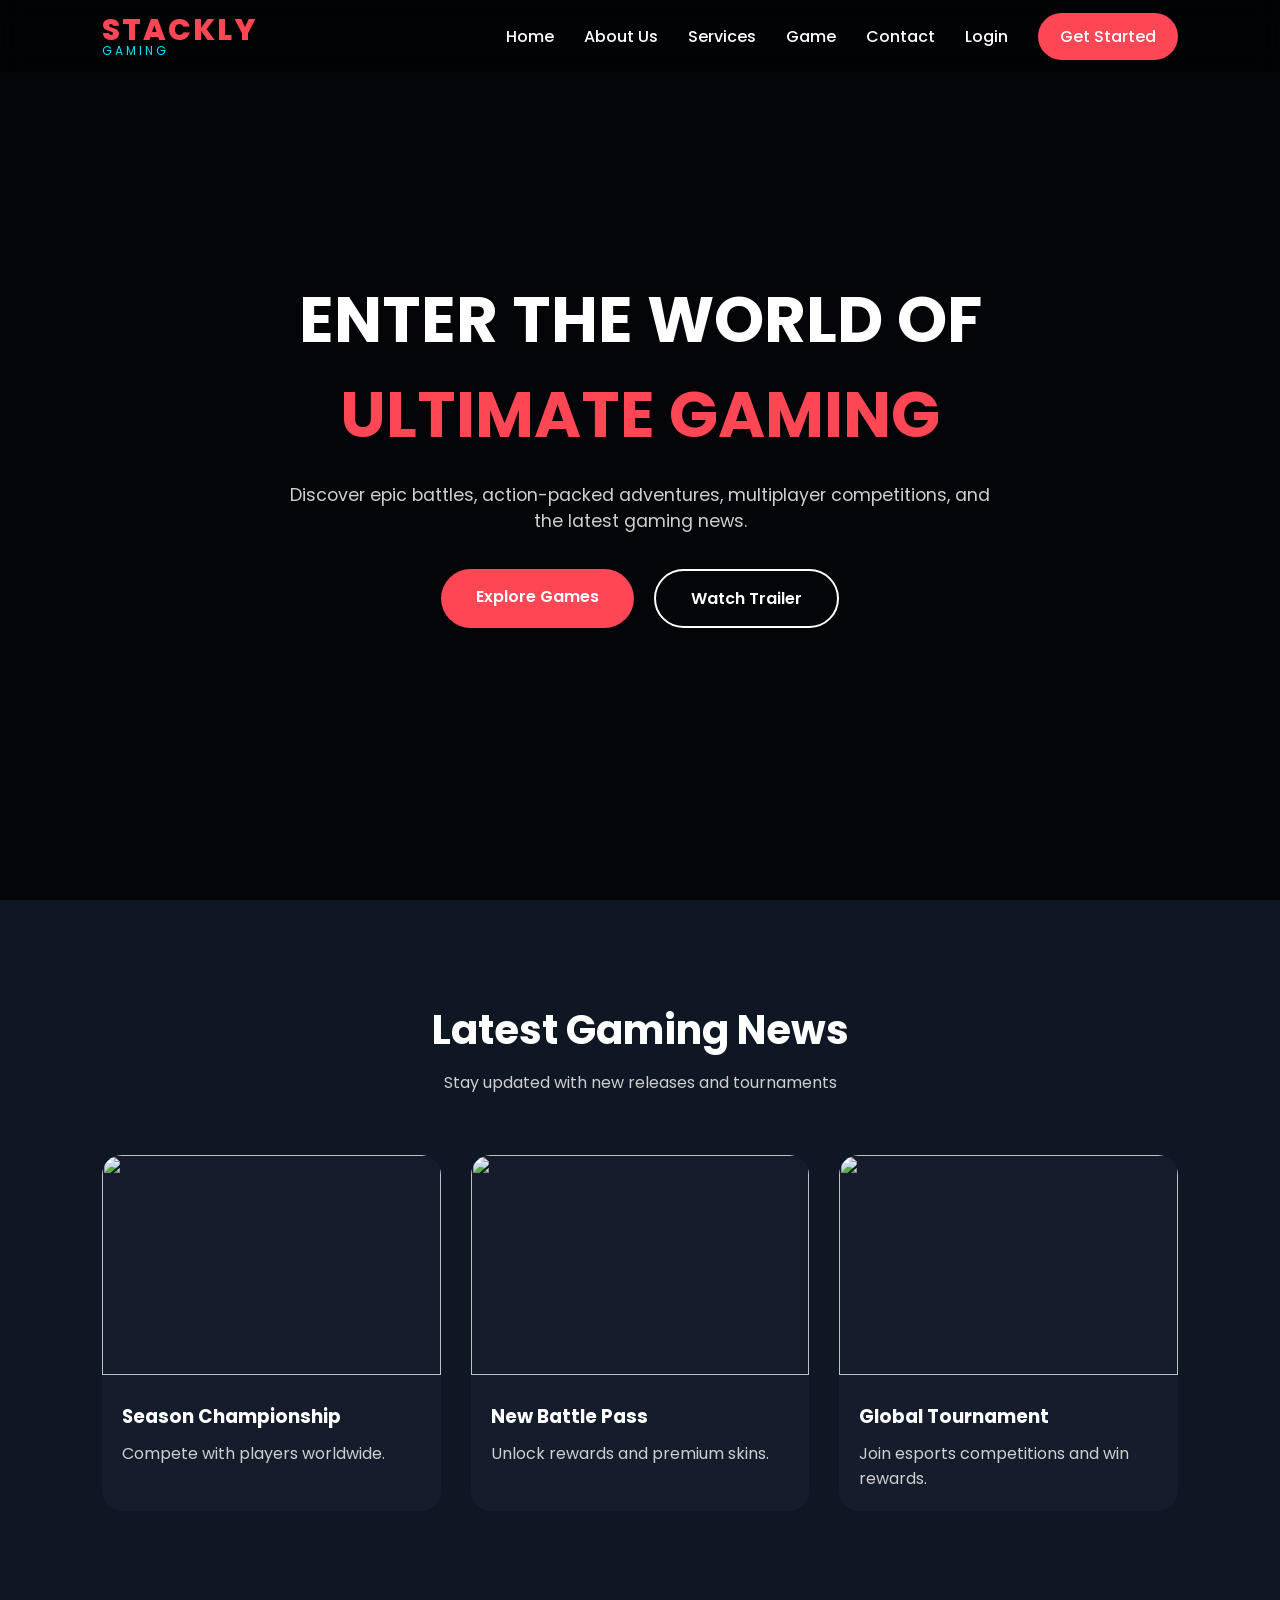
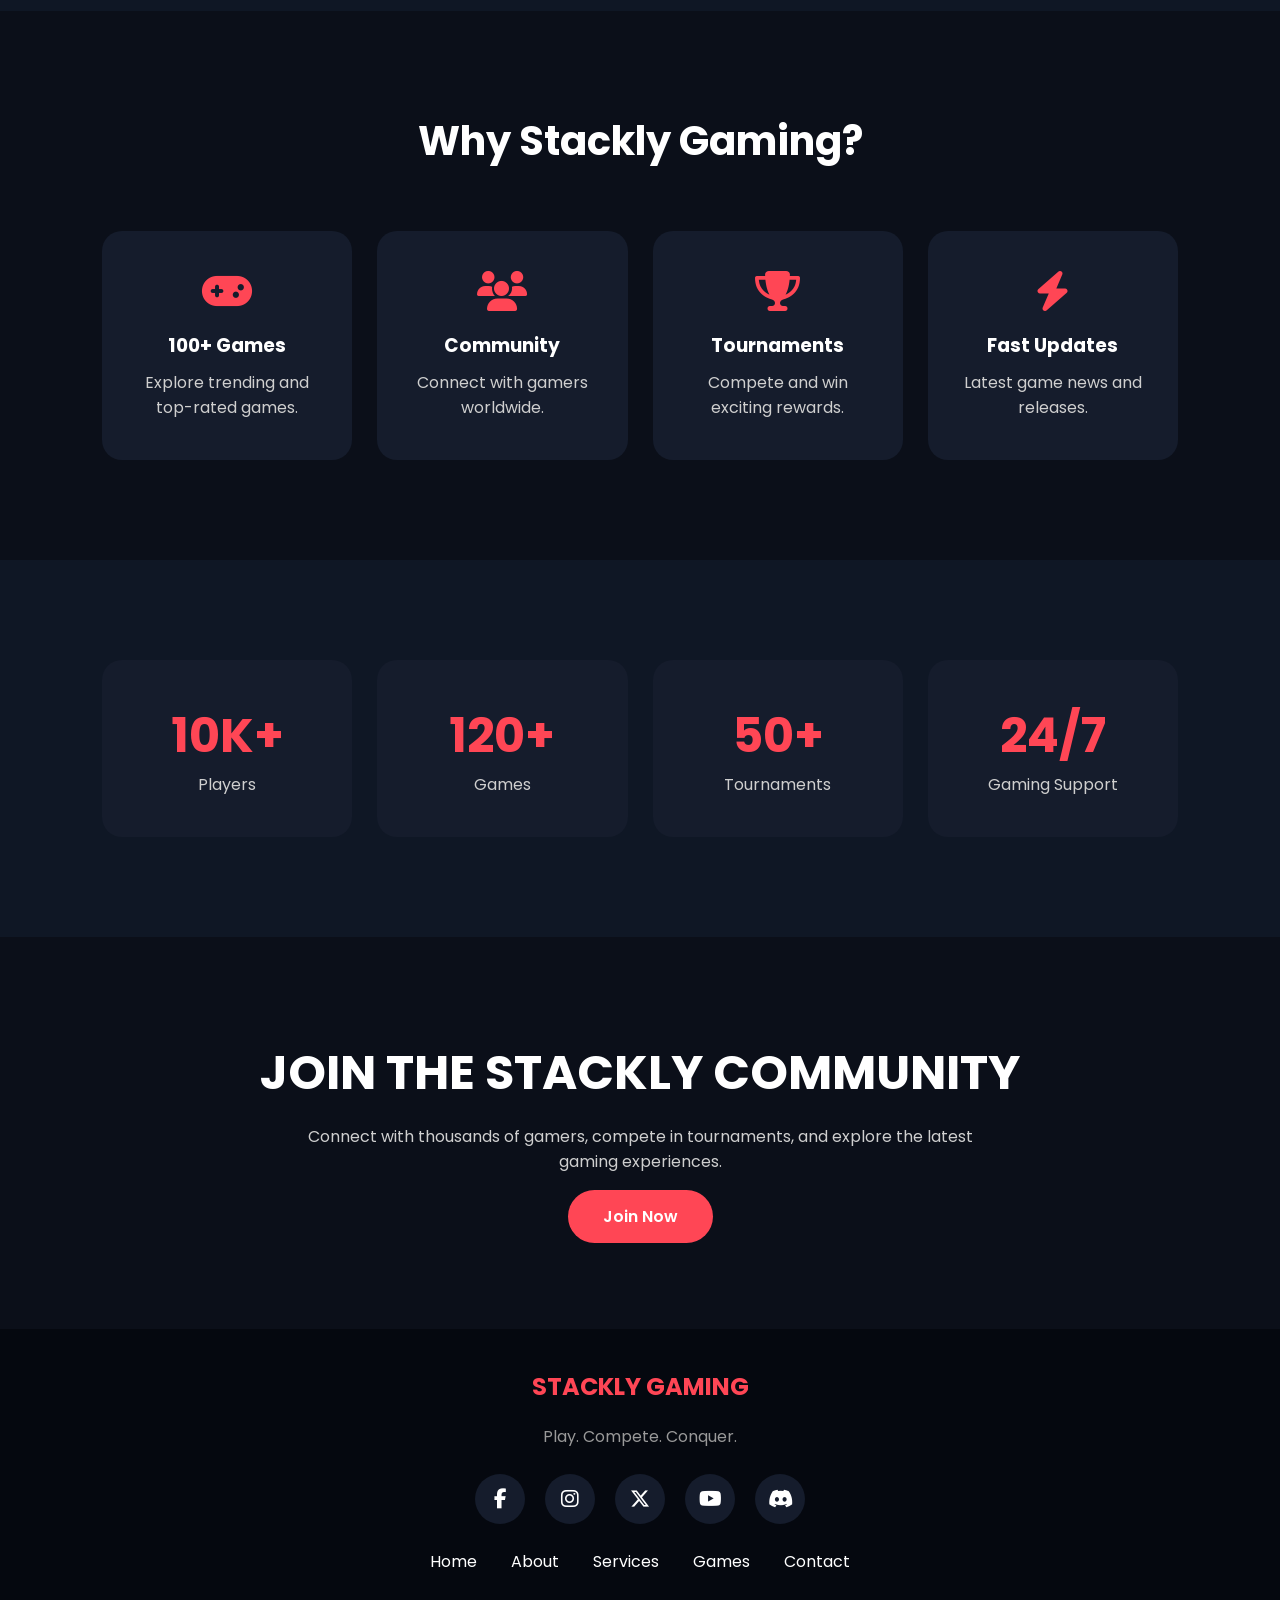
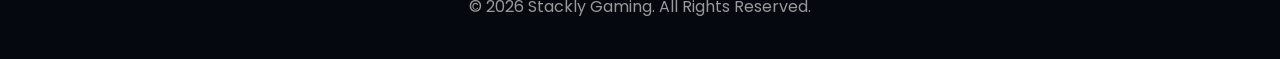
==== index.html @ a9004cc0 "random" ====
<!DOCTYPE html>
<html lang="en">

<head>
    <meta charset="UTF-8">
    <meta name="viewport" content="width=device-width, initial-scale=1.0">
    <title>Stackly Gaming</title>

    <link rel="stylesheet" href="css/style.css">

    <link href="https://fonts.googleapis.com/css2?family=Poppins:wght@300;400;500;600;700;800&display=swap"
        rel="stylesheet">

    <link rel="stylesheet"
        href="https://cdnjs.cloudflare.com/ajax/libs/font-awesome/6.5.2/css/all.min.css">
</head>

<body>

    <!-- NAVBAR -->

    <header>
        <nav class="navbar">

            <div class="logo">
                <span>STACKLY</span>
                <small>GAMING</small>
            </div>

            <ul class="nav-links" id="navLinks">
                <li><a href="#home">Home</a></li>
                <li><a href="about.html">About Us</a></li>
                <li><a href="services.html">Services</a></li>
                <li><a href="games.html">Game</a></li>
                <li><a href="contact.html">Contact</a></li>
                <li><a href="login.html">Login</a></li>
                <li>
                    <a href="register.html" class="btn-nav">Get Started</a>
                </li>
            </ul>

            <div class="menu-btn" id="menuBtn">
                <i class="fas fa-bars"></i>
            </div>

        </nav>
    </header>

    <!-- HERO SECTION -->

    <section class="hero" id="home">

        <div class="slider">

            <div class="slide active"
                style="background-image:url('https://xboxwire.thesourcemediaassets.com/sites/2/2024/08/Val-Console-Launch-Hero-1080-__-GAME-STORES-80b474d3ff38615edd0a.jpg');">
            </div>

            <div class="slide"
                style="background-image:url('https://gaming-cdn.com/images/products/6568/616x353/valorant-pc-game-epic-games-cover.jpg?v=1747212191');">
            </div>

            <div class="slide"
                style="background-image:url('https://i.ytimg.com/vi/lWr6dhTcu-E/maxresdefault.jpg');">
            </div>

        </div>

        <div class="overlay"></div>

        <div class="hero-content">

            <h1>
                ENTER THE WORLD OF
                <span>ULTIMATE GAMING</span>
            </h1>

            <p>
                Discover epic battles, action-packed adventures,
                multiplayer competitions, and the latest gaming news.
            </p>

            <div class="hero-buttons">

                <a href="games.html" class="primary-btn">
                    Explore Games
                </a>

                <a href="#featured" class="secondary-btn">
                    Watch Trailer
                </a>

            </div>

        </div>

    </section>

    <!-- FEATURED GAMES -->
    <section class="news">

    <div class="container">

        <div class="section-title">

            <h2>Latest Gaming News</h2>

            <p>
                Stay updated with new releases and tournaments
            </p>

        </div>

        <div class="game-grid">

            <div class="game-card">

                <img src="https://i.ytimg.com/vi/lWr6dhTcu-E/maxresdefault.jpg">

                <div class="game-info">
                    <h3>Season Championship</h3>
                    <p>Compete with players worldwide.</p>
                </div>

            </div>

            <div class="game-card">

                <img src="https://gaming-cdn.com/images/products/6568/616x353/valorant-pc-game-epic-games-cover.jpg?v=1747212191">

                <div class="game-info">
                    <h3>New Battle Pass</h3>
                    <p>Unlock rewards and premium skins.</p>
                </div>

            </div>

            <div class="game-card">

                <img src="https://xboxwire.thesourcemediaassets.com/sites/2/2024/08/Val-Console-Launch-Hero-1080-__-GAME-STORES-80b474d3ff38615edd0a.jpg">

                <div class="game-info">
                    <h3>Global Tournament</h3>
                    <p>Join esports competitions and win rewards.</p>
                </div>

            </div>

        </div>

    </div>

</section>

    <!-- WHY CHOOSE US -->

    <section class="features">

        <div class="container">

            <div class="section-title">
                <h2>Why Stackly Gaming?</h2>
            </div>

            <div class="feature-grid">

                <div class="feature-card">
                    <i class="fas fa-gamepad"></i>
                    <h3>100+ Games</h3>
                    <p>Explore trending and top-rated games.</p>
                </div>

                <div class="feature-card">
                    <i class="fas fa-users"></i>
                    <h3>Community</h3>
                    <p>Connect with gamers worldwide.</p>
                </div>

                <div class="feature-card">
                    <i class="fas fa-trophy"></i>
                    <h3>Tournaments</h3>
                    <p>Compete and win exciting rewards.</p>
                </div>

                <div class="feature-card">
                    <i class="fas fa-bolt"></i>
                    <h3>Fast Updates</h3>
                    <p>Latest game news and releases.</p>
                </div>

            </div>

        </div>

    </section>

    <!-- STATS -->

    <section class="stats">

        <div class="container">

            <div class="stat-box">
                <h2>10K+</h2>
                <p>Players</p>
            </div>

            <div class="stat-box">
                <h2>120+</h2>
                <p>Games</p>
            </div>

            <div class="stat-box">
                <h2>50+</h2>
                <p>Tournaments</p>
            </div>

            <div class="stat-box">
                <h2>24/7</h2>
                <p>Gaming Support</p>
            </div>

        </div>

    </section>

    <!-- CTA -->
 <section class="cta">

    <div class="container">

        <h2>JOIN THE STACKLY COMMUNITY</h2>

        <p>
            Connect with thousands of gamers, compete in tournaments,
            and explore the latest gaming experiences.
        </p>

        <a href="login.html" class="primary-btn">
            Join Now
        </a>

    </div>

</section>

    <!-- FOOTER -->

 <footer>

    <div class="footer-content">

        <h2>STACKLY GAMING</h2>

        <p>
            Play. Compete. Conquer.
        </p>

        <div class="social-icons">

            <a href="#"><i class="fab fa-facebook-f"></i></a>

            <a href="#"><i class="fab fa-instagram"></i></a>

            <a href="#"><i class="fab fa-x-twitter"></i></a>

            <a href="#"><i class="fab fa-youtube"></i></a>

            <a href="#"><i class="fab fa-discord"></i></a>

        </div>

        <div class="footer-links">

            <a href="#home">Home</a>
            <a href="about.html">About</a>
            <a href="services.html">Services</a>
            <a href="games.html">Games</a>
            <a href="contact.html">Contact</a>

        </div>

        <p>
            © 2026 Stackly Gaming. All Rights Reserved.
        </p>

    </div>

</footer>

    <script src="js/main.js"></script>

</body>

</html>
---- css/style.css ----
/* =========================
   GOOGLE FONT
========================= */

* {
    margin: 0;
    padding: 0;
    box-sizing: border-box;
    scroll-behavior: smooth;
    font-family: 'Poppins', sans-serif;
}

:root {
    --primary: #ff4655;
    --secondary: #00e5ff;
    --dark: #0b0f19;
    --card: #151c2c;
    --white: #ffffff;
    --gray: #cfcfcf;
}

body {
    background: var(--dark);
    color: var(--white);
    overflow-x: hidden;
}

/* =========================
   NAVBAR
========================= */

header {
    position: fixed;
    width: 100%;
    top: 0;
    z-index: 1000;
}

.navbar {
    display: flex;
    justify-content: space-between;
    align-items: center;
    padding: 15px 8%;
    background: rgba(0, 0, 0, 0.4);
    backdrop-filter: blur(12px);
}

.logo {
    display: flex;
    flex-direction: column;
    line-height: 1;
}

.logo span {
    color: var(--primary);
    font-size: 30px;
    font-weight: 800;
    letter-spacing: 2px;
}

.logo small {
    color: var(--secondary);
    font-size: 12px;
    letter-spacing: 3px;
}

.nav-links {
    display: flex;
    align-items: center;
    list-style: none;
    gap: 30px;
}

.nav-links a {
    text-decoration: none;
    color: var(--white);
    transition: .3s;
    font-weight: 500;
}

.nav-links a:hover {
    color: var(--primary);
}

.btn-nav {
    background: var(--primary);
    padding: 12px 22px;
    border-radius: 30px;
    transition: .3s;
}

.btn-nav:hover {
    background: var(--secondary);
    color: #000 !important;
}

.menu-btn {
    display: none;
    font-size: 28px;
    cursor: pointer;
}

/* =========================
   HERO SECTION
========================= */

.hero {
    position: relative;
    width: 100%;
    height: 100vh;
    overflow: hidden;
}

.slider {
    position: absolute;
    width: 100%;
    height: 100%;
}

.slide {
    position: absolute;
    inset: 0;
    opacity: 0;
    transition: 1.5s ease;
    background-size: cover;
    background-position: center;
}

.slide.active {
    opacity: 1;
}

.overlay {
    position: absolute;
    inset: 0;
    background: rgba(0, 0, 0, 0.65);
}

.hero-content {
    position: relative;
    z-index: 10;
    height: 100%;
    display: flex;
    flex-direction: column;
    justify-content: center;
    align-items: center;
    padding: 0 20px;
    text-align: center;
}

.hero-content h1 {
    font-size: 4rem;
    max-width: 900px;
    margin-bottom: 20px;
    animation: fadeUp 1s ease;
}

.hero-content h1 span {
    display: block;
    color: var(--primary);
}

.hero-content p {
    max-width: 700px;
    color: var(--gray);
    font-size: 1.1rem;
    margin-bottom: 35px;
    animation: fadeUp 1.3s ease;
}

.hero-buttons {
    display: flex;
    gap: 20px;
    flex-wrap: wrap;
}

.primary-btn,
.secondary-btn {
    text-decoration: none;
    padding: 15px 35px;
    border-radius: 40px;
    font-weight: 600;
    transition: .4s;
}

.primary-btn {
    background: var(--primary);
    color: white;
}

.primary-btn:hover {
    transform: translateY(-5px);
    box-shadow: 0 0 25px var(--primary);
}

.secondary-btn {
    border: 2px solid white;
    color: white;
}

.secondary-btn:hover {
    background: white;
    color: black;
}

/* =========================
   SECTION COMMON
========================= */

section {
    padding: 100px 8%;
}

.container {
    max-width: 1200px;
    margin: auto;
}

.section-title {
    text-align: center;
    margin-bottom: 60px;
}

.section-title h2 {
    font-size: 2.5rem;
    margin-bottom: 10px;
}

.section-title p {
    color: var(--gray);
}

/* =========================
   FEATURED GAMES
========================= */

.game-grid {
    display: grid;
    grid-template-columns: repeat(auto-fit,minmax(320px,1fr));
    gap: 30px;
}

.game-card {
    background: var(--card);
    border-radius: 20px;
    overflow: hidden;
    transition: .4s;
}

.game-card:hover {
    transform: translateY(-10px);
}

.game-card img {
    width: 100%;
    height: 220px;
    object-fit: cover;
}

.game-info {
    padding: 20px;
}

.game-info h3 {
    margin-bottom: 10px;
}

.game-info p {
    color: var(--gray);
}

/* =========================
   FEATURES
========================= */

.feature-grid {
    display: grid;
    grid-template-columns: repeat(auto-fit,minmax(250px,1fr));
    gap: 25px;
}

.feature-card {
    background: var(--card);
    padding: 40px 25px;
    border-radius: 20px;
    text-align: center;
    transition: .4s;
}

.feature-card:hover {
    transform: translateY(-10px);
    box-shadow: 0 0 20px rgba(255,70,85,.3);
}

.feature-card i {
    font-size: 40px;
    color: var(--primary);
    margin-bottom: 20px;
}

.feature-card h3 {
    margin-bottom: 10px;
}

.feature-card p {
    color: var(--gray);
}

/* =========================
   STATS
========================= */

.stats {
    background: #0f1725;
}

.stats .container {
    display: grid;
    grid-template-columns: repeat(auto-fit,minmax(220px,1fr));
    gap: 25px;
}

.stat-box {
    text-align: center;
    background: var(--card);
    padding: 40px 20px;
    border-radius: 20px;
}

.stat-box h2 {
    color: var(--primary);
    font-size: 3rem;
}

.stat-box p {
    color: var(--gray);
}

/* =========================
   CTA
========================= */

.cta {
    text-align: center;
}

.cta h2 {
    font-size: 3rem;
    margin-bottom: 15px;
}

.cta p {
    color: var(--gray);
    max-width: 700px;
    margin: auto;
    margin-bottom: 30px;
}

/* =========================
   FOOTER
========================= */

footer {
    background: #05080f;
    padding: 40px 8%;
    text-align: center;
}

.footer-content h2 {
    color: var(--primary);
    margin-bottom: 20px;
}

.footer-links {
    margin-bottom: 20px;
}

.footer-links a {
    color: white;
    text-decoration: none;
    margin: 0 15px;
    transition: .3s;
}

.footer-links a:hover {
    color: var(--primary);
}

.footer-content p {
    color: #999;
}

/* =========================
   ANIMATIONS
========================= */

@keyframes fadeUp {

    from {
        opacity: 0;
        transform: translateY(50px);
    }

    to {
        opacity: 1;
        transform: translateY(0);
    }
}

/* =========================
   RESPONSIVE
========================= */

@media(max-width:991px) {

    .hero-content h1 {
        font-size: 3rem;
    }

    .nav-links {
        position: fixed;
        top: 80px;
        right: -100%;
        width: 280px;
        height: calc(100vh - 80px);
        background: #111827;
        flex-direction: column;
        padding-top: 40px;
        transition: .4s;
    }

    .nav-links.active {
        right: 0;
    }

    .menu-btn {
        display: block;
    }
}

@media(max-width:768px) {

    .hero-content h1 {
        font-size: 2.3rem;
    }

    .hero-content p {
        font-size: 1rem;
    }

    .hero-buttons {
        flex-direction: column;
        width: 100%;
        align-items: center;
    }

    .primary-btn,
    .secondary-btn {
        width: 220px;
        text-align: center;
    }

    .section-title h2 {
        font-size: 2rem;
    }

    .cta h2 {
        font-size: 2rem;
    }
}

@media(max-width:480px) {

    .logo span {
        font-size: 24px;
    }

    .hero-content h1 {
        font-size: 1.8rem;
    }

    section {
        padding: 70px 5%;
    }
}
.social-icons {
    margin: 25px 0;
}

.social-icons a {
    width: 50px;
    height: 50px;
    background: #151c2c;
    display: inline-flex;
    align-items: center;
    justify-content: center;
    margin: 0 8px;
    border-radius: 50%;
    text-decoration: none;
    color: white;
    font-size: 20px;
    transition: .4s;
}

.social-icons a:hover {
    background: #ff4655;
    transform: translateY(-6px);
}

.intro-container {
    display: flex;
    align-items: center;
    gap: 60px;
    flex-wrap: wrap;
}

.intro-left,
.intro-right {
    flex: 1;
}

.intro-left h2 {
    font-size: 3rem;
    color: #ff4655;
    margin-bottom: 20px;
}

.intro-left p {
    color: #cfcfcf;
    margin-bottom: 30px;
}

.intro-right img {
    width: 100%;
    border-radius: 20px;
}

.news {
    background: #0f1725;
}
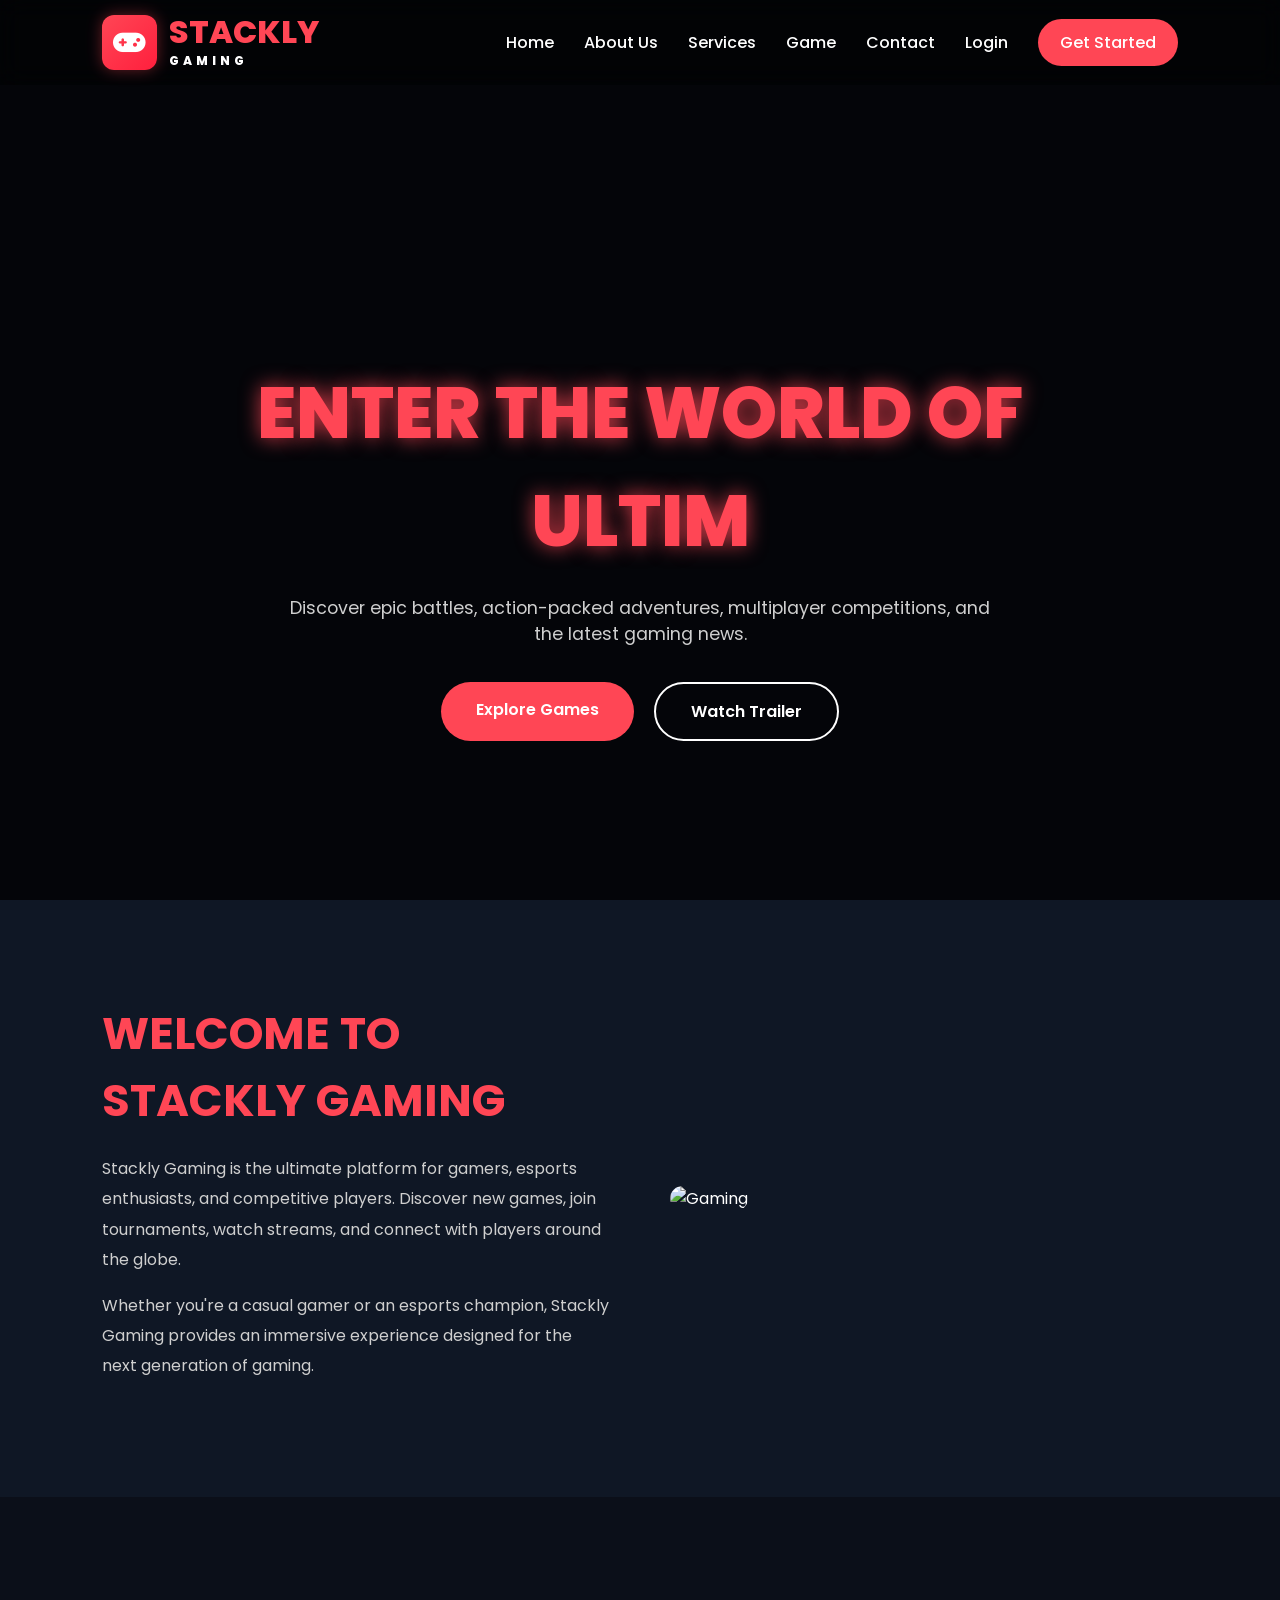
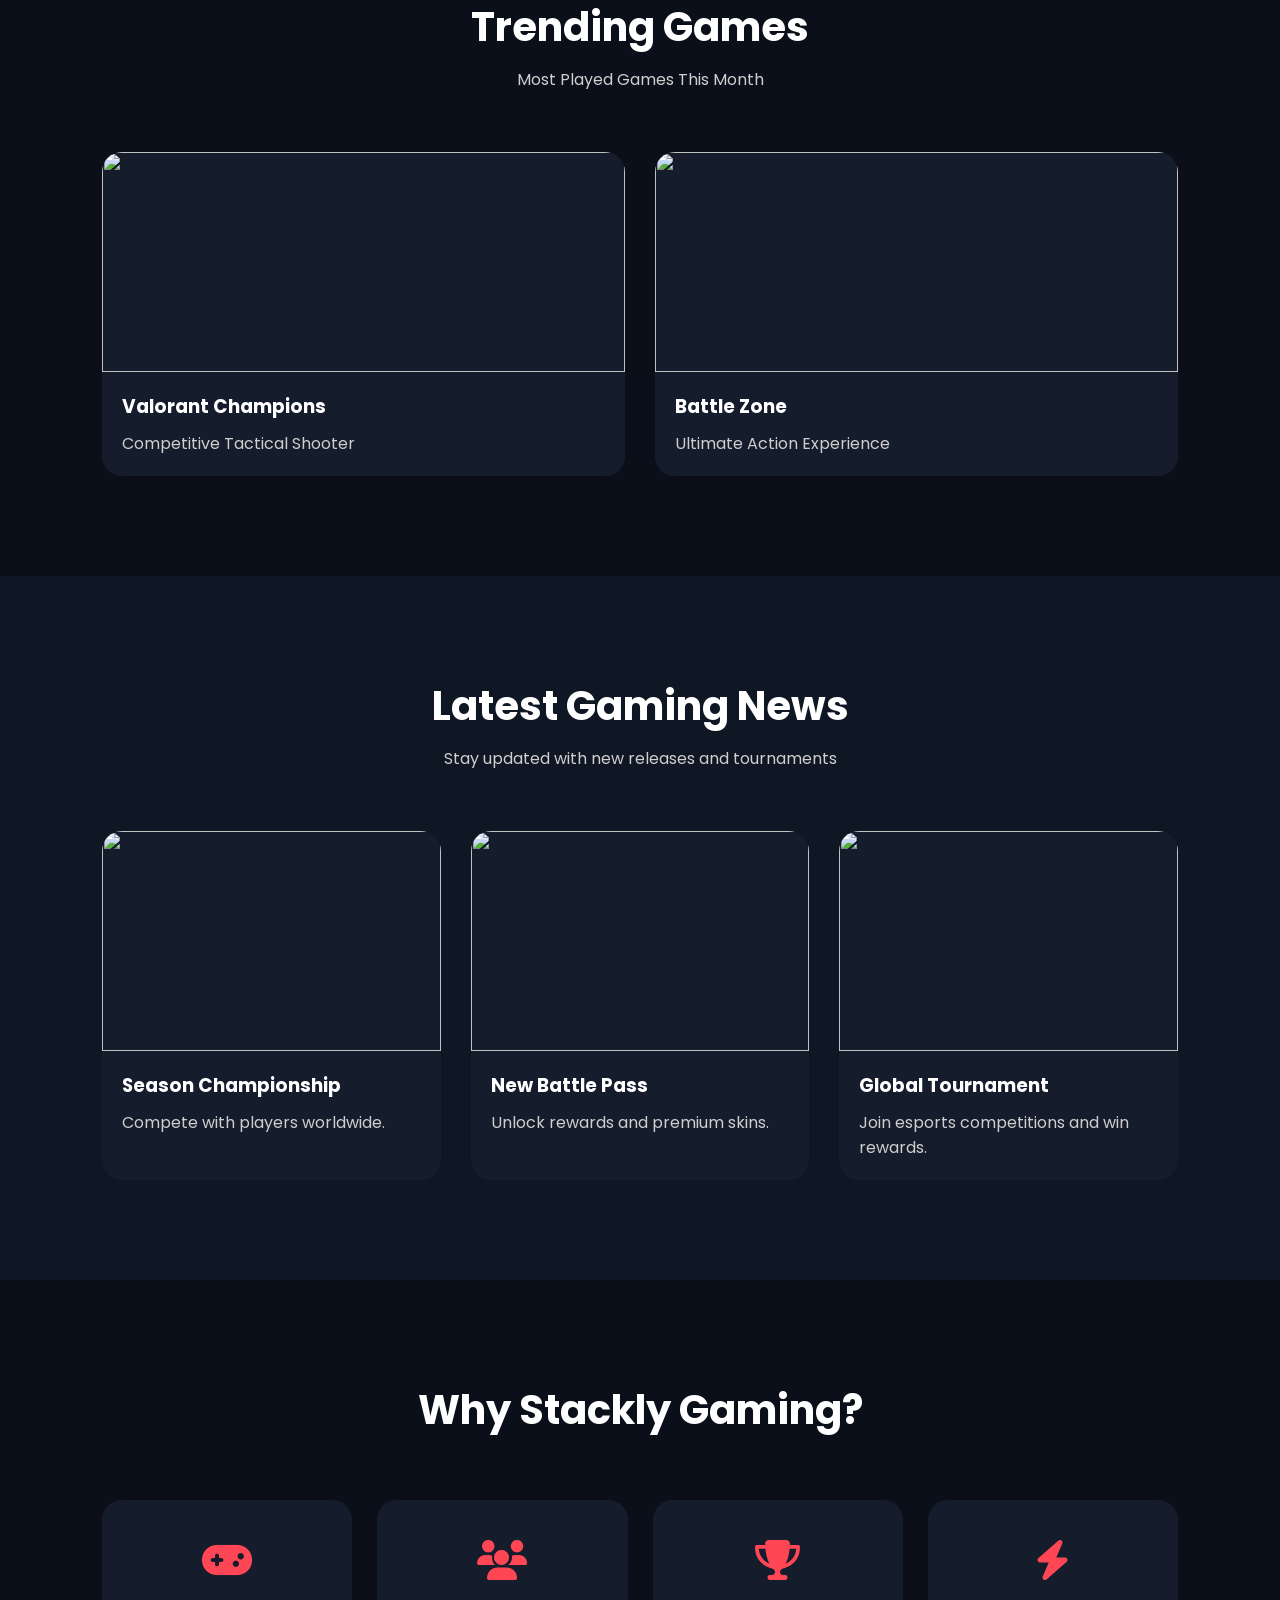
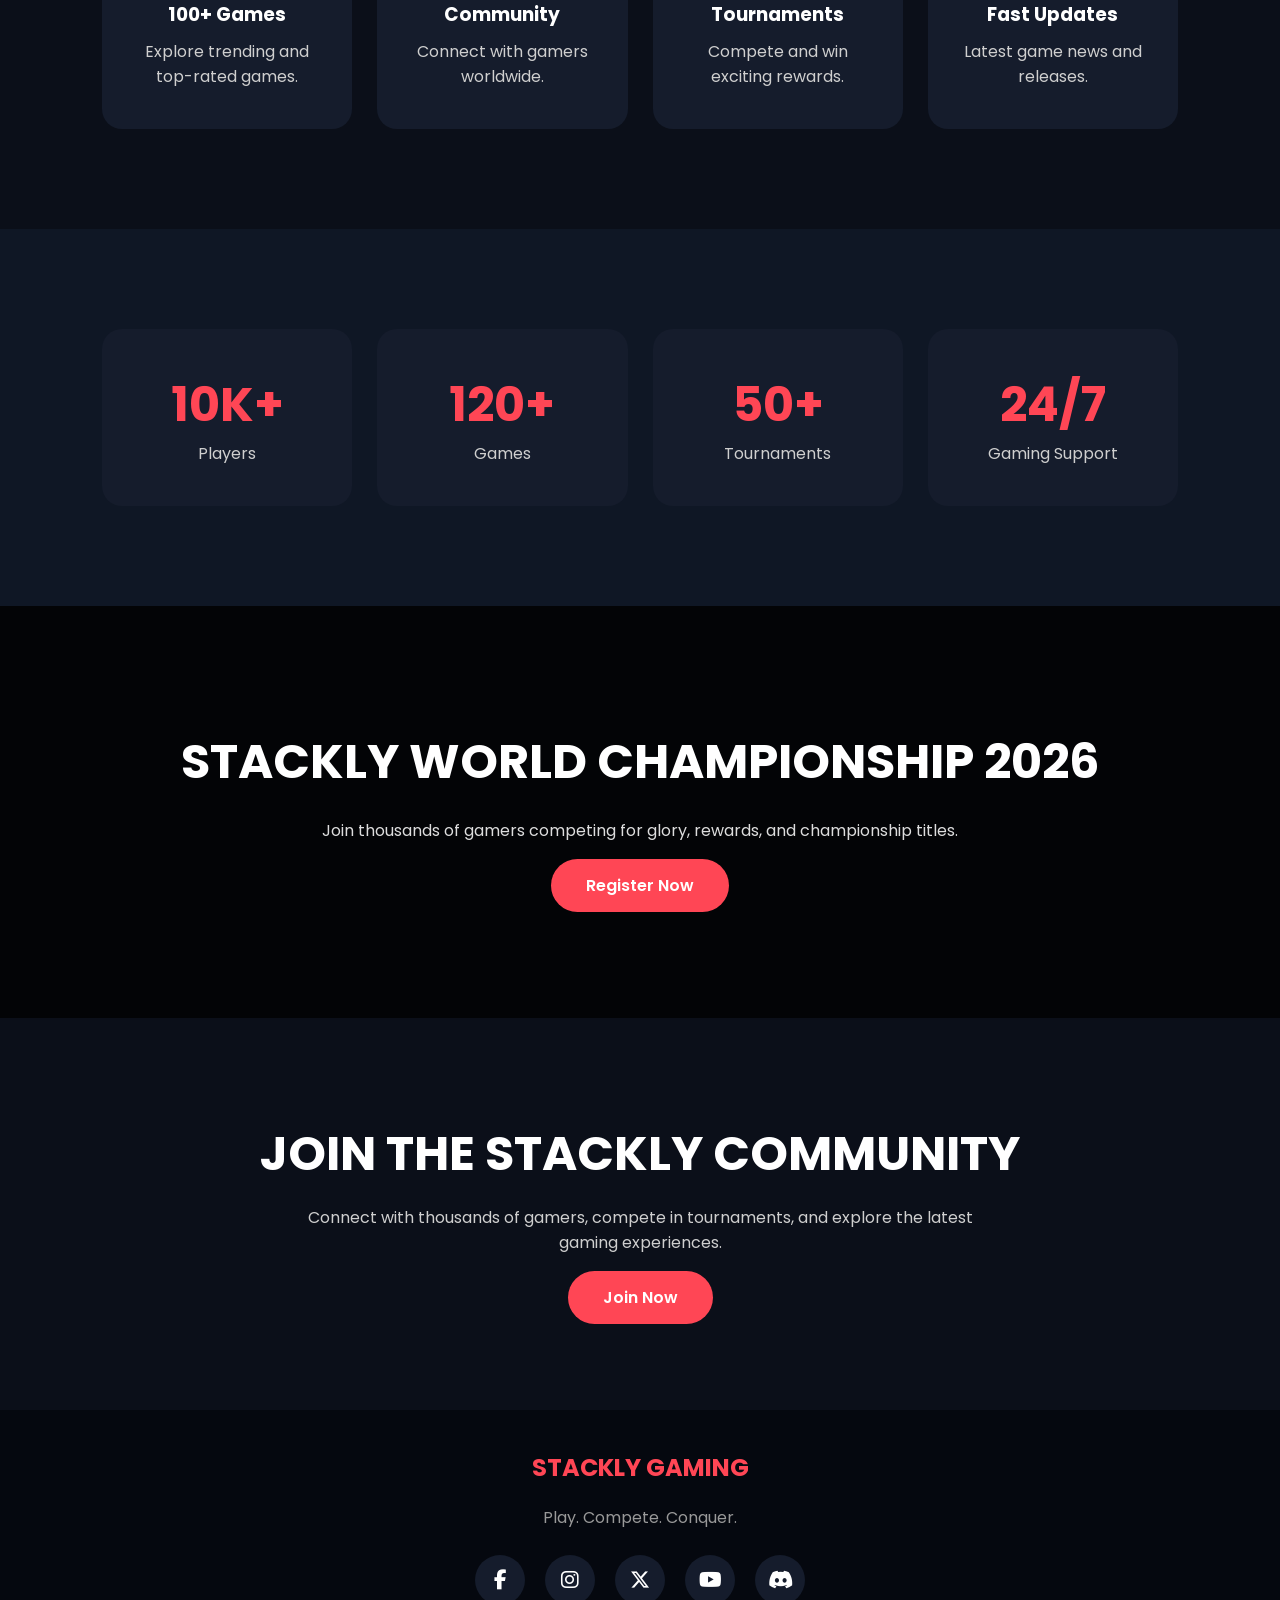
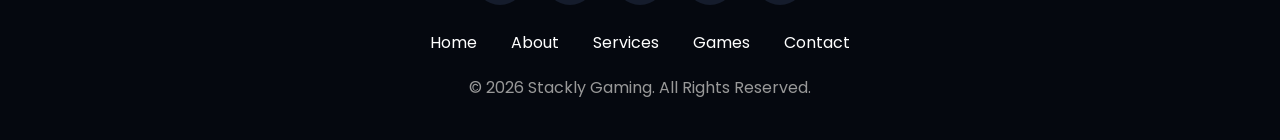
==== commit 0c575856: "random" ====
--- a/index.html
+++ b/index.html
@@ -21,11 +21,19 @@
 
     <header>
         <nav class="navbar">
-
-            <div class="logo">
-                <span>STACKLY</span>
-                <small>GAMING</small>
-            </div>
+ 
+ <div class="logo">
+
+    <div class="logo-icon">
+        <i class="fas fa-gamepad"></i>
+    </div>
+
+    <div class="logo-text">
+        <h2>STACKLY</h2>
+        <span>GAMING</span>
+    </div>
+
+</div>
 
             <ul class="nav-links" id="navLinks">
                 <li><a href="#home">Home</a></li>
@@ -68,34 +76,98 @@
 
         <div class="overlay"></div>
 
-        <div class="hero-content">
-
-            <h1>
-                ENTER THE WORLD OF
-                <span>ULTIMATE GAMING</span>
-            </h1>
+         <div class="hero-content">
+
+    <h1>
+        <span id="typingText"></span>
+    </h1>
+
+    <p>
+        Discover epic battles, action-packed adventures,
+        multiplayer competitions, and the latest gaming news.
+    </p>
+
+    <div class="hero-buttons">
+
+        <a href="404.html" class="primary-btn">
+            Explore Games
+        </a>
+
+        <a href="404.html" class="secondary-btn">
+            Watch Trailer
+        </a>
+
+    </div>
+
+</div>
+
+    </section>
+
+    <section class="about-game">
+
+    <div class="container about-container">
+
+        <div class="about-content">
+
+            <h2>WELCOME TO STACKLY GAMING</h2>
 
             <p>
-                Discover epic battles, action-packed adventures,
-                multiplayer competitions, and the latest gaming news.
+                Stackly Gaming is the ultimate platform for gamers,
+                esports enthusiasts, and competitive players.
+                Discover new games, join tournaments, watch streams,
+                and connect with players around the globe.
             </p>
 
-            <div class="hero-buttons">
-
-                <a href="games.html" class="primary-btn">
-                    Explore Games
-                </a>
-
-                <a href="#featured" class="secondary-btn">
-                    Watch Trailer
-                </a>
-
-            </div>
-
-        </div>
-
-    </section>
-
+            <p>
+                Whether you're a casual gamer or an esports champion,
+                Stackly Gaming provides an immersive experience
+                designed for the next generation of gaming.
+            </p>
+
+        </div>
+
+        <div class="about-image">
+
+            <img src="https://cdn2.unrealengine.com/valorant-feed-1920x1080-189263292.jpg"
+                alt="Gaming">
+
+        </div>
+
+    </div>
+
+</section>
+<section class="trending">
+
+    <div class="container">
+
+        <div class="section-title">
+            <h2>Trending Games</h2>
+            <p>Most Played Games This Month</p>
+        </div>
+
+        <div class="game-grid">
+
+            <div class="game-card">
+                <img src="https://store-images.s-microsoft.com/image/apps.30629.13663857844271189.b32c4f65-f512-4701-842b-0957f5160e01.19770778-067a-4df4-ac68-6bcdcff20c21">
+                <div class="game-info">
+                    <h3>Valorant Champions</h3>
+                    <p>Competitive Tactical Shooter</p>
+                </div>
+            </div>
+
+            <div class="game-card">
+                <img src="https://cdn2.unrealengine.com/valorant-feed-1920x1080-189263292.jpg">
+                <div class="game-info">
+                    <h3>Battle Zone</h3>
+                    <p>Ultimate Action Experience</p>
+                </div>
+            </div>
+
+        </div>
+
+    </div>
+
+</section>
     <!-- FEATURED GAMES -->
     <section class="news">
 
@@ -223,6 +295,26 @@
         </div>
 
     </section>
+    <section class="tournament">
+
+    <div class="overlay"></div>
+
+    <div class="tournament-content">
+
+        <h2>STACKLY WORLD CHAMPIONSHIP 2026</h2>
+
+        <p>
+            Join thousands of gamers competing for glory,
+            rewards, and championship titles.
+        </p>
+
+        <a href="register.html" class="primary-btn">
+            Register Now
+        </a>
+
+    </div>
+
+</section>
 
     <!-- CTA -->
  <section class="cta">
@@ -255,20 +347,30 @@
         <p>
             Play. Compete. Conquer.
         </p>
-
-        <div class="social-icons">
-
-            <a href="#"><i class="fab fa-facebook-f"></i></a>
-
-            <a href="#"><i class="fab fa-instagram"></i></a>
-
-            <a href="#"><i class="fab fa-x-twitter"></i></a>
-
-            <a href="#"><i class="fab fa-youtube"></i></a>
-
-            <a href="#"><i class="fab fa-discord"></i></a>
-
-        </div>
+         <div class="social-icons">
+
+    <a href="404.html">
+        <i class="fab fa-facebook-f"></i>
+    </a>
+
+    <a href="404.html">
+        <i class="fab fa-instagram"></i>
+    </a>
+
+    <a href="404.html">
+        <i class="fab fa-x-twitter"></i>
+    </a>
+
+    <a href="404.html">
+        <i class="fab fa-youtube"></i>
+    </a>
+
+    <a href="404.html">
+        <i class="fab fa-discord"></i>
+    </a>
+
+</div>
+      
 
         <div class="footer-links">
 
--- a/css/style.css
+++ b/css/style.css
@@ -45,24 +45,7 @@
     backdrop-filter: blur(12px);
 }
 
-.logo {
-    display: flex;
-    flex-direction: column;
-    line-height: 1;
-}
-
-.logo span {
-    color: var(--primary);
-    font-size: 30px;
-    font-weight: 800;
-    letter-spacing: 2px;
-}
-
-.logo small {
-    color: var(--secondary);
-    font-size: 12px;
-    letter-spacing: 3px;
-}
+ 
 
 .nav-links {
     display: flex;
@@ -113,17 +96,22 @@
 
 .slider {
     position: absolute;
+    top:0;
+    left:0;
     width: 100%;
     height: 100%;
 }
 
 .slide {
     position: absolute;
+      width:100%;
+    height:100%;
     inset: 0;
     opacity: 0;
     transition: 1.5s ease;
     background-size: cover;
     background-position: center;
+     background-repeat:no-repeat;
 }
 
 .slide.active {
@@ -139,7 +127,7 @@
 .hero-content {
     position: relative;
     z-index: 10;
-    height: 100%;
+    min-height: 100vh;
     display: flex;
     flex-direction: column;
     justify-content: center;
@@ -537,4 +525,205 @@
 
 .news {
     background: #0f1725;
+}
+.logo{
+    display:flex;
+    align-items:center;
+    gap:12px;
+}
+
+ 
+.logo-text span{
+    color:#ff4655;
+    font-size:28px;
+    font-weight:800;
+}
+
+ 
+.about-game{
+    padding:100px 8%;
+    background:#0f1725;
+}
+
+.about-container{
+    display:flex;
+    align-items:center;
+    gap:60px;
+    flex-wrap:wrap;
+}
+
+.about-content,
+.about-image{
+    flex:1;
+}
+
+.about-content h2{
+    color:#ff4655;
+    margin-bottom:20px;
+    font-size:2.8rem;
+}
+
+.about-content p{
+    color:#cfcfcf;
+    line-height:1.9;
+    margin-bottom:15px;
+}
+
+.about-image img{
+    width:100%;
+    border-radius:20px;
+}
+
+.trending{
+    padding:100px 8%;
+}
+
+.tournament{
+
+    position:relative;
+
+    background:url('https://cdn2.unrealengine.com/valorant-feed-1920x1080-189263292.jpg');
+
+    background-size:cover;
+    background-position:center;
+
+    padding:120px 20px;
+
+    text-align:center;
+}
+
+.tournament .overlay{
+    position:absolute;
+    inset:0;
+    background:rgba(0,0,0,.75);
+}
+
+.tournament-content{
+    position:relative;
+    z-index:2;
+}
+
+.tournament-content h2{
+    font-size:3rem;
+    margin-bottom:20px;
+}
+
+.tournament-content p{
+    margin-bottom:30px;
+    color:#ddd;
+}
+#typingText{
+    color:#ff4655;
+    font-size:4.5rem;
+    font-weight:800;
+    text-transform:uppercase;
+    text-shadow:0 0 20px rgba(255,70,85,0.8);
+}
+
+@media(max-width:768px){
+
+    #typingText{
+        font-size:2rem;
+    }
+
+}
+/* LOGO */
+
+.logo{
+    display:flex;
+    align-items:center;
+    gap:12px;
+    cursor:pointer;
+}
+
+.logo-icon{
+
+    width:55px;
+    height:55px;
+
+    background:linear-gradient(
+        135deg,
+        #ff4655,
+        #ff1f3d
+    );
+
+    border-radius:12px;
+
+    display:flex;
+    justify-content:center;
+    align-items:center;
+
+    box-shadow:
+        0 0 15px rgba(255,70,85,.4);
+}
+
+.logo-icon i{
+    color:white;
+    font-size:26px;
+}
+
+.logo-text{
+    display:flex;
+    flex-direction:column;
+}
+ 
+.logo-text h2{
+    color:#ff4655;
+    font-size:32px;
+    font-weight:800;
+    line-height:1;
+    margin:0;
+}
+
+.logo-text span{
+    color:#fff;
+    font-size:12px;
+    letter-spacing:4px;
+    margin-top:4px;
+}
+
+.logo-text small{
+    color:#fff;
+    letter-spacing:4px;
+    font-size:12px;
+    margin-top:3px;
+}
+
+/* MOBILE */
+
+@media(max-width:768px){
+
+    .logo-icon{
+        width:45px;
+        height:45px;
+    }
+
+    .logo-icon i{
+        font-size:20px;
+    }
+.logo-text h2{
+    font-size:22px;
+}
+
+.logo-text span{
+    font-size:10px;
+    letter-spacing:3px;
+}
+    
+}
+.logo-text{
+    display:flex;
+    flex-direction:column;
+}
+
+.logo-text h2{
+    margin:0;
+}
+
+.logo{
+    cursor:pointer;
+}
+
+.game-card img{
+    display:block;
 }
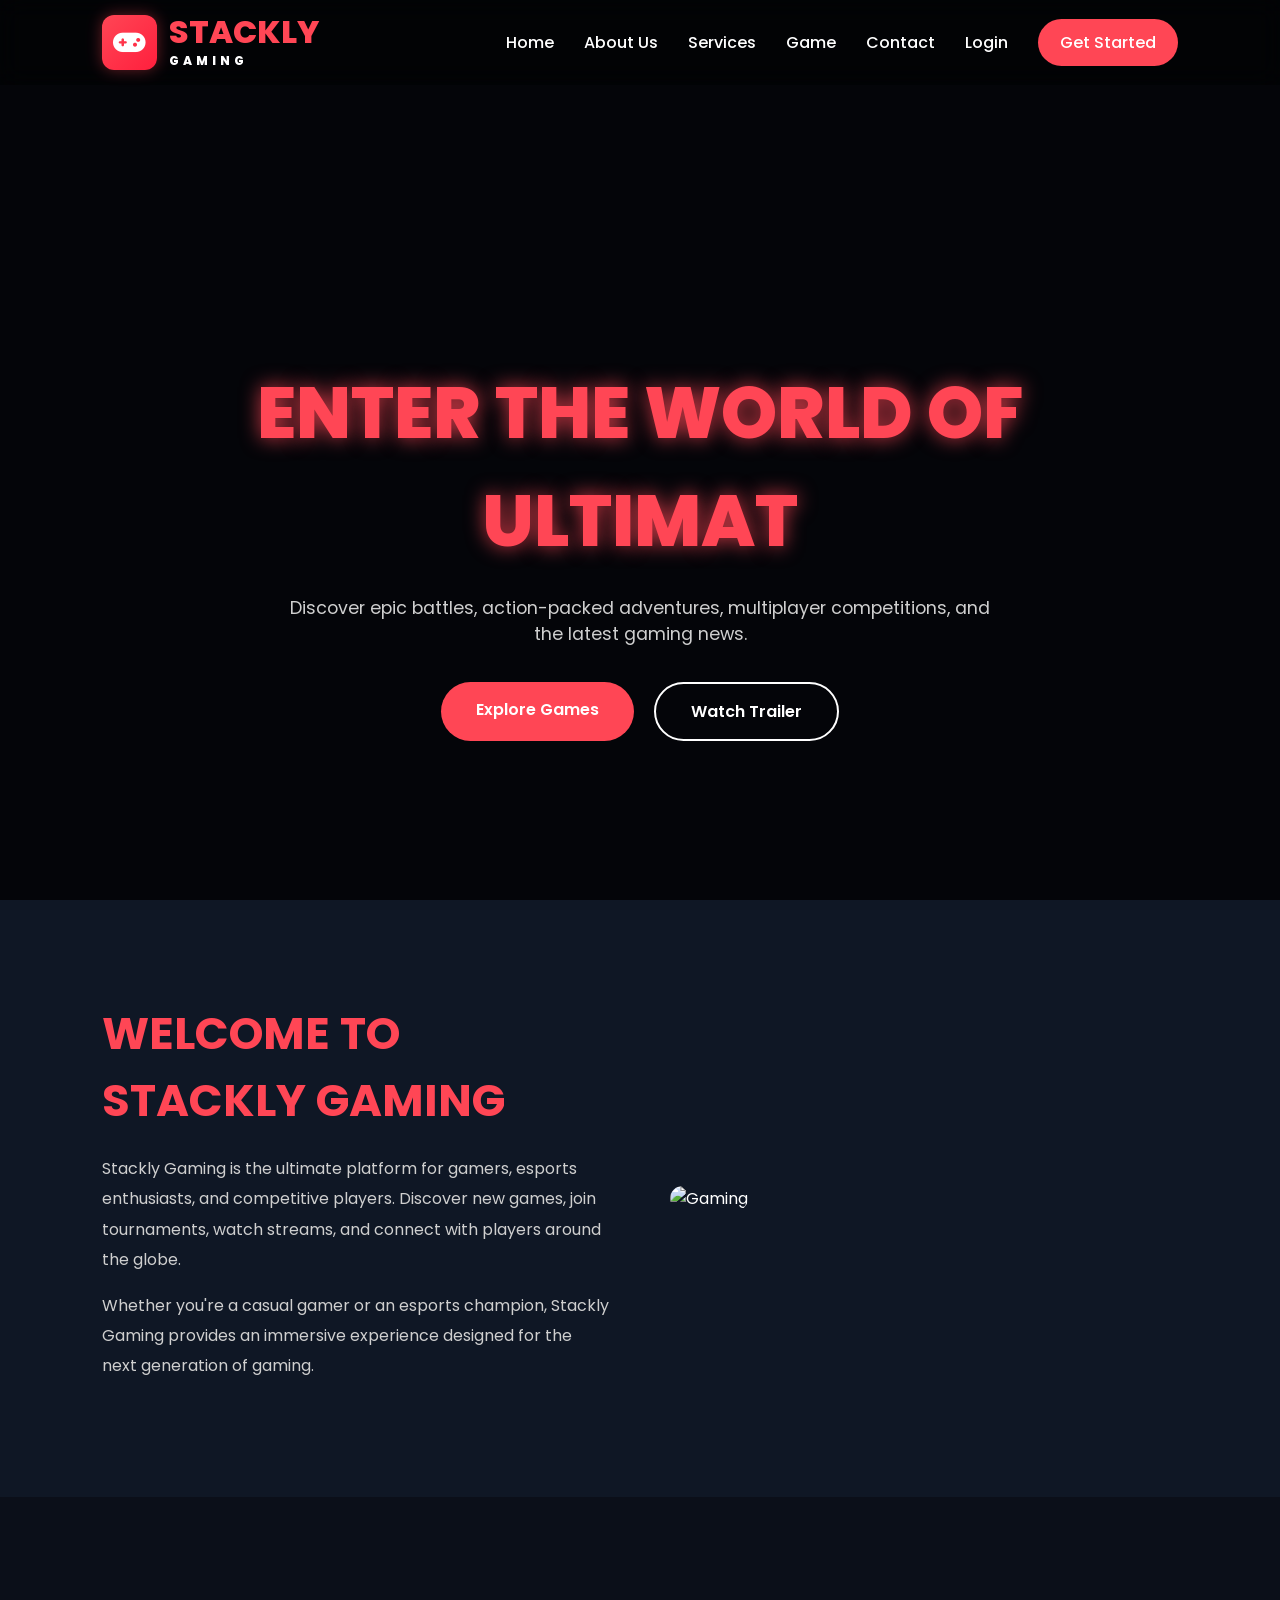
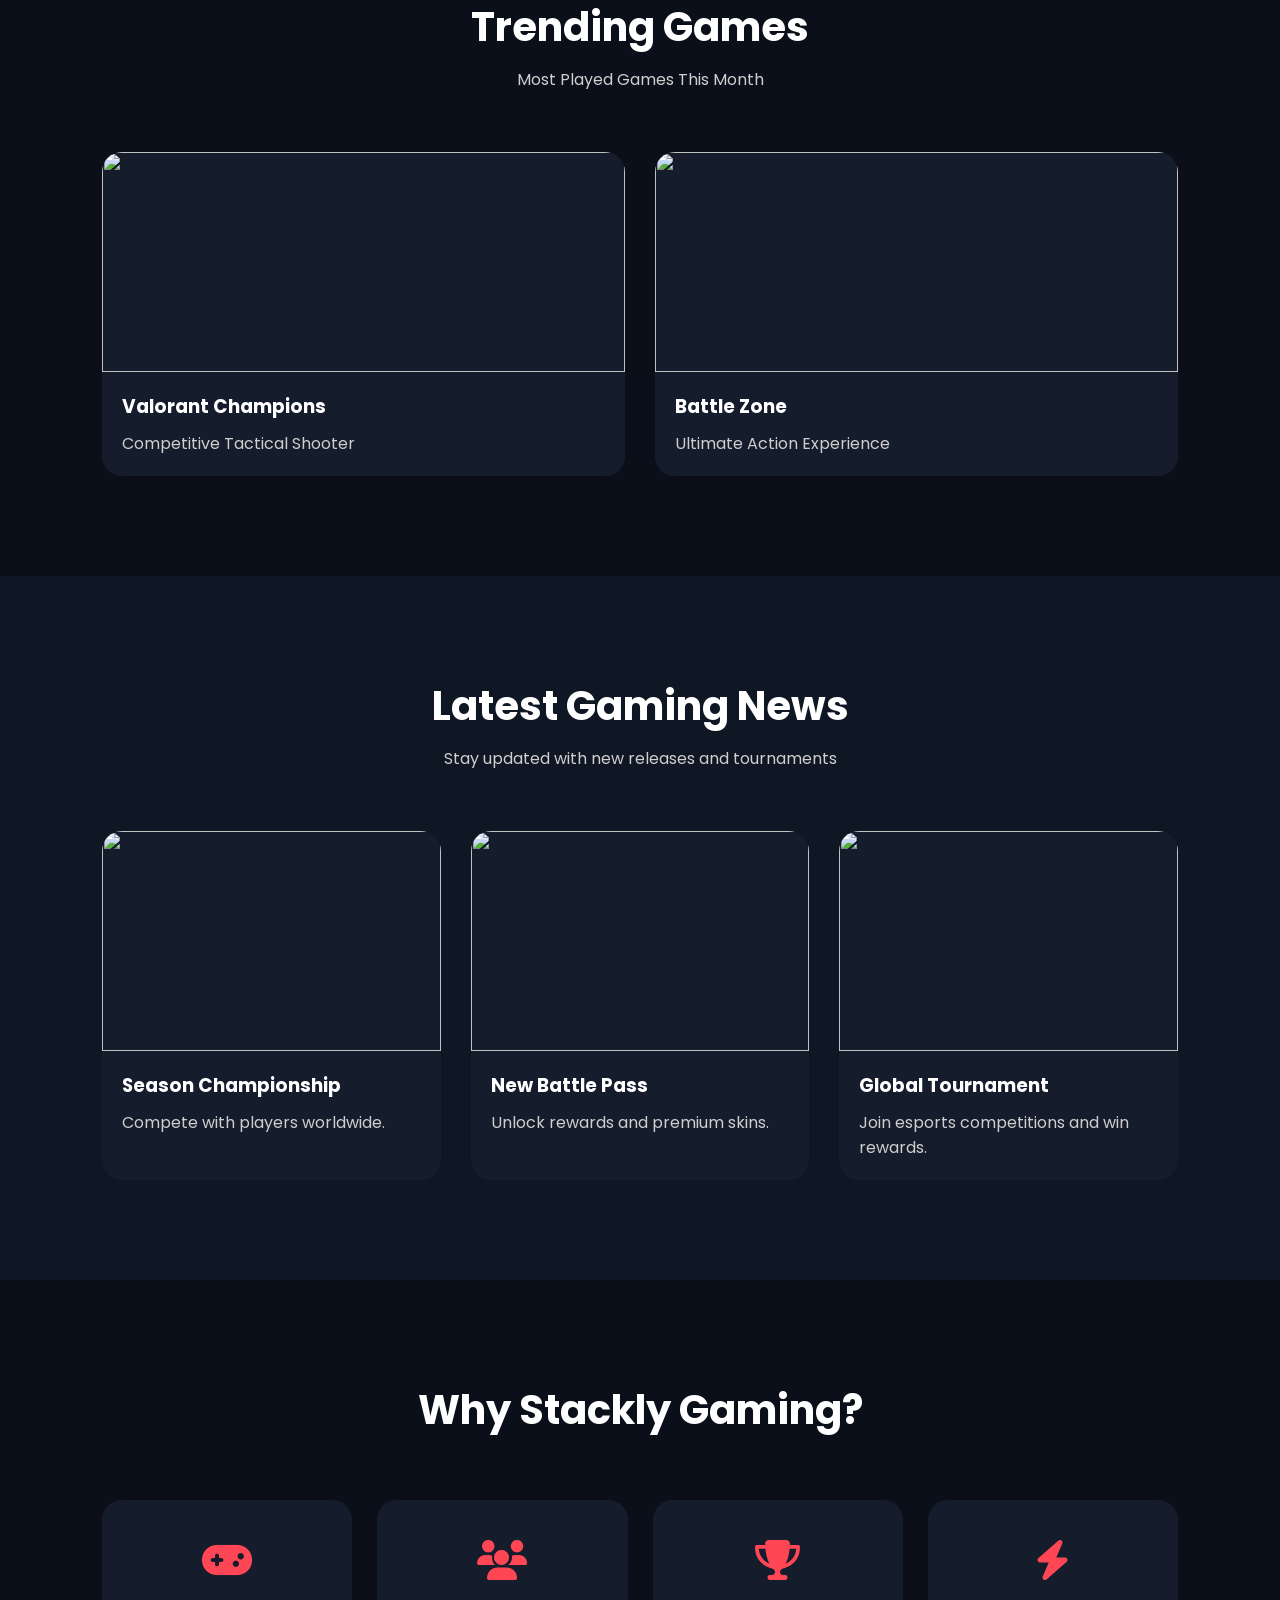
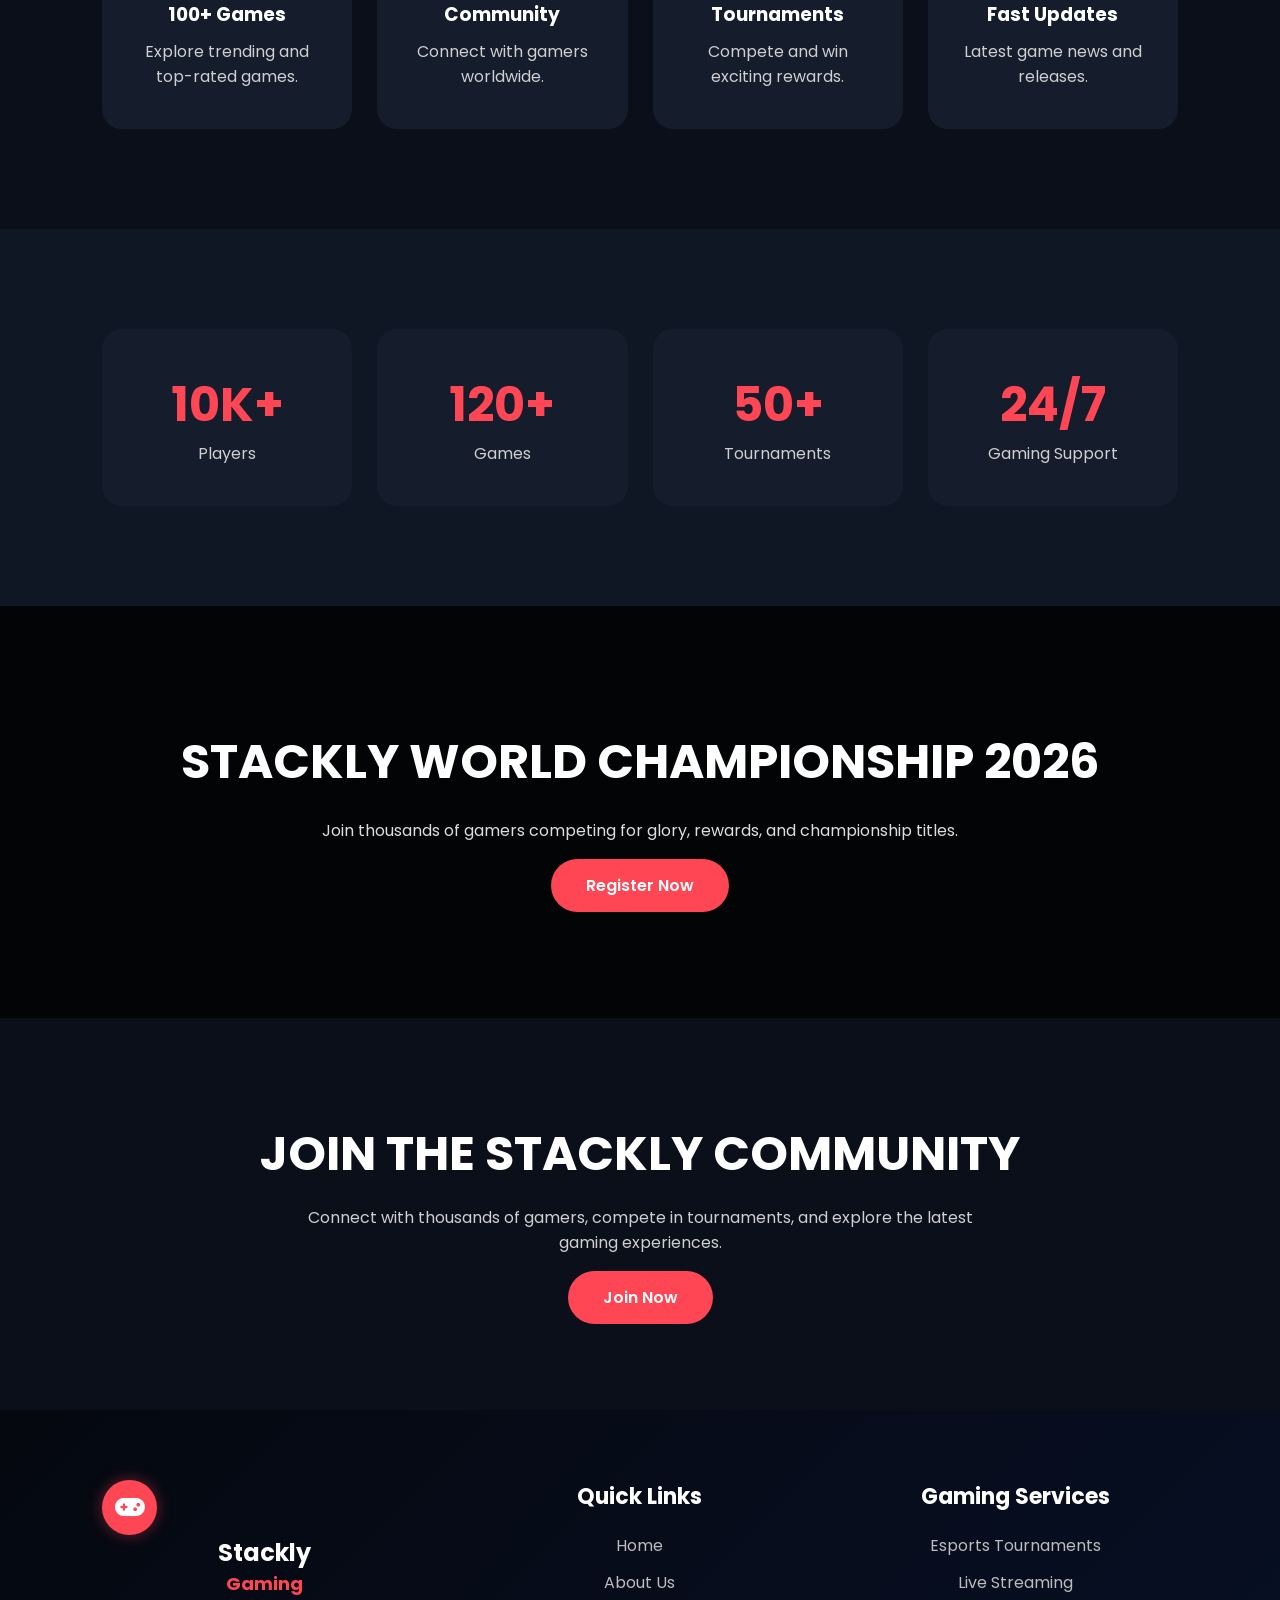
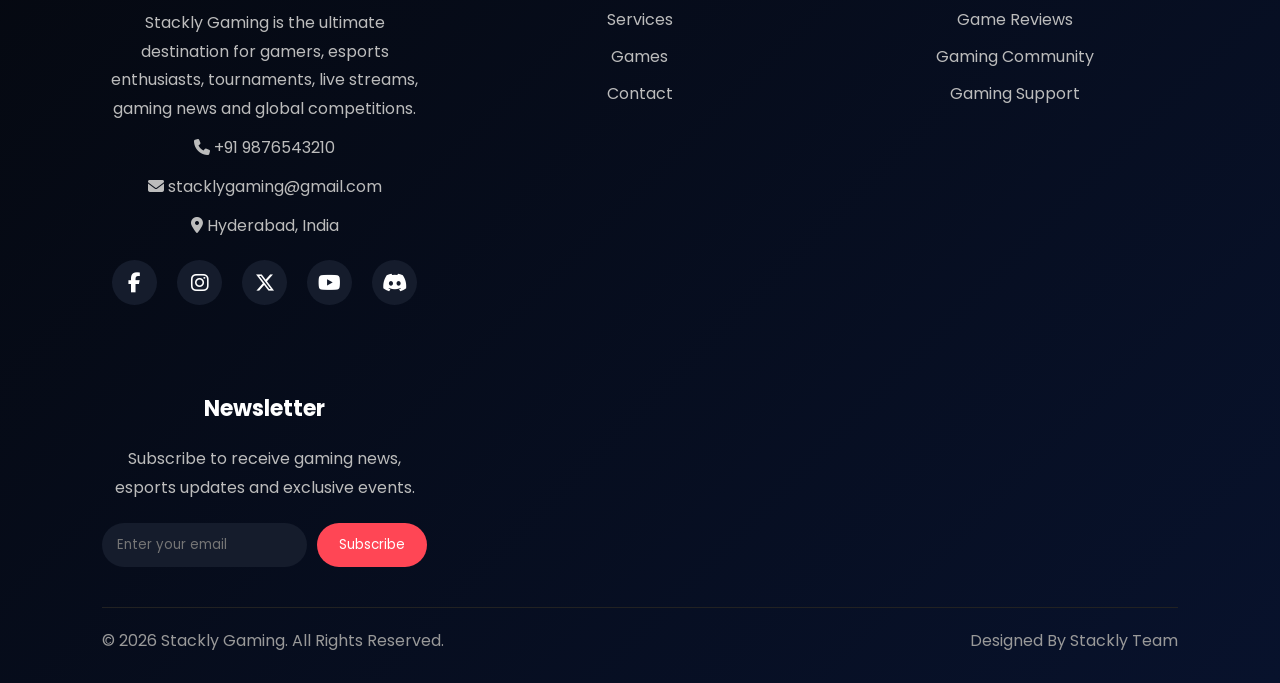
==== commit ed1b974f: "hi" ====
--- a/index.html
+++ b/index.html
@@ -336,60 +336,144 @@
 
 </section>
 
-    <!-- FOOTER -->
-
- <footer>
-
-    <div class="footer-content">
-
-        <h2>STACKLY GAMING</h2>
-
-        <p>
-            Play. Compete. Conquer.
-        </p>
-         <div class="social-icons">
-
-    <a href="404.html">
-        <i class="fab fa-facebook-f"></i>
-    </a>
-
-    <a href="404.html">
-        <i class="fab fa-instagram"></i>
-    </a>
-
-    <a href="404.html">
-        <i class="fab fa-x-twitter"></i>
-    </a>
-
-    <a href="404.html">
-        <i class="fab fa-youtube"></i>
-    </a>
-
-    <a href="404.html">
-        <i class="fab fa-discord"></i>
-    </a>
-
-</div>
-      
-
-        <div class="footer-links">
-
-            <a href="#home">Home</a>
-            <a href="about.html">About</a>
+   <!-- FOOTER -->
+
+<footer class="footer">
+
+    <div class="footer-container">
+
+        <!-- Logo & About -->
+        <div class="footer-col">
+
+            <a href="index.html" class="footer-logo">
+                <div class="logo-icon">
+                    <i class="fas fa-gamepad"></i>
+                </div>
+
+                <div class="footer-logo-text">
+                    <h2>Stackly</h2>
+                    <span>Gaming</span>
+                </div>
+            </a>
+
+            <p>
+                Stackly Gaming is the ultimate destination for gamers,
+                esports enthusiasts, tournaments, live streams,
+                gaming news and global competitions.
+            </p>
+
+            <p>
+                <i class="fas fa-phone"></i> +91 9876543210
+            </p>
+
+            <p>
+                <i class="fas fa-envelope"></i>
+                stacklygaming@gmail.com
+            </p>
+
+            <p>
+                <i class="fas fa-map-marker-alt"></i>
+                Hyderabad, India
+            </p>
+
+            <div class="social-icons">
+
+                <a href="404.html">
+                    <i class="fab fa-facebook-f"></i>
+                </a>
+
+                <a href="404.html">
+                    <i class="fab fa-instagram"></i>
+                </a>
+
+                <a href="404.html">
+                    <i class="fab fa-x-twitter"></i>
+                </a>
+
+                <a href="404.html">
+                    <i class="fab fa-youtube"></i>
+                </a>
+
+                <a href="404.html">
+                    <i class="fab fa-discord"></i>
+                </a>
+
+            </div>
+
+        </div>
+
+        <!-- Quick Links -->
+        <div class="footer-col">
+
+            <h3>Quick Links</h3>
+
+            <a href="index.html">Home</a>
+            <a href="about.html">About Us</a>
             <a href="services.html">Services</a>
             <a href="games.html">Games</a>
             <a href="contact.html">Contact</a>
 
         </div>
 
+        <!-- Gaming Services -->
+        <div class="footer-col">
+
+            <h3>Gaming Services</h3>
+
+            <a href="404.html">Esports Tournaments</a>
+            <a href="404.html">Live Streaming</a>
+            <a href="404.html">Game Reviews</a>
+            <a href="404.html">Gaming Community</a>
+            <a href="404.html">Gaming Support</a>
+
+        </div>
+
+        <!-- Newsletter -->
+        <div class="footer-col">
+
+            <h3>Newsletter</h3>
+
+            <p>
+                Subscribe to receive gaming news,
+                esports updates and exclusive events.
+            </p>
+
+             <form
+    class="newsletter"
+    action="404.html"
+    method="get">
+
+    <input
+        type="email"
+        name="email"
+        placeholder="Enter your email"
+        required>
+
+    <button type="submit">
+        Subscribe
+    </button>
+
+</form>
+
+        </div>
+
+    </div>
+
+    <hr>
+
+    <div class="footer-bottom">
+
         <p>
             © 2026 Stackly Gaming. All Rights Reserved.
         </p>
 
+        <p>
+            Designed By Stackly Team
+        </p>
+
     </div>
 
 </footer>
-
     <script src="js/main.js"></script>
 
 </body>
--- a/css/style.css
+++ b/css/style.css
@@ -726,4 +726,179 @@
 
 .game-card img{
     display:block;
+}
+/* =========================
+   MODERN FOOTER
+========================= */
+
+.footer{
+    background:linear-gradient(
+        135deg,
+        #05080f,
+        #08122c
+    );
+    padding:70px 8% 30px;
+}
+
+.footer-container{
+    display:grid;
+    grid-template-columns:
+        repeat(auto-fit,minmax(250px,1fr));
+    gap:50px;
+}
+
+.footer-col h3{
+    margin-bottom:20px;
+    color:white;
+    font-size:22px;
+}
+
+.footer-col p{
+    color:#bcbcbc;
+    line-height:1.8;
+    margin-bottom:10px;
+}
+
+.footer-col a{
+    display:block;
+    color:#bcbcbc;
+    text-decoration:none;
+    margin-bottom:12px;
+    transition:.3s;
+}
+
+.footer-col a:hover{
+    color:#ff4655;
+}
+
+/* Logo */
+
+.footer-logo{
+    display:flex;
+    align-items:center;
+    gap:12px;
+    margin-bottom:20px;
+    text-decoration:none;
+}
+
+.footer-logo-text h2{
+    color:white;
+    margin:0;
+}
+
+.footer-logo-text span{
+    color:#ff4655;
+    font-size:18px;
+    font-weight:700;
+}
+
+.footer .logo-icon{
+    width:55px;
+    height:55px;
+    border-radius:50%;
+    background:#ff4655;
+    display:flex;
+    justify-content:center;
+    align-items:center;
+}
+
+.footer .logo-icon i{
+    color:white;
+    font-size:24px;
+}
+
+/* Social Icons */
+
+.footer .social-icons{
+    margin-top:20px;
+}
+
+.footer .social-icons a{
+    width:45px;
+    height:45px;
+    display:inline-flex;
+    justify-content:center;
+    align-items:center;
+    background:#151c2c;
+    border-radius:50%;
+    margin-right:8px;
+    color:white;
+}
+
+.footer .social-icons a:hover{
+    background:#ff4655;
+    transform:translateY(-4px);
+}
+
+/* Newsletter */
+
+.newsletter{
+    display:flex;
+    gap:10px;
+    margin-top:20px;
+    flex-wrap:wrap;
+}
+
+.newsletter input{
+    flex:1;
+    min-width:180px;
+    padding:12px 15px;
+    border:none;
+    border-radius:30px;
+    outline:none;
+    background:#151c2c;
+    color:white;
+}
+
+.newsletter button{
+    border:none;
+    padding:12px 22px;
+    border-radius:30px;
+    background:#ff4655;
+    color:white;
+    cursor:pointer;
+    transition:.3s;
+}
+
+.newsletter button:hover{
+    background:#ff2e42;
+}
+
+/* Footer Bottom */
+
+.footer hr{
+    border:none;
+    height:1px;
+    background:#222;
+    margin:40px 0 20px;
+}
+
+.footer-bottom{
+    display:flex;
+    justify-content:space-between;
+    align-items:center;
+    flex-wrap:wrap;
+    gap:15px;
+}
+
+.footer-bottom p{
+    color:#999;
+}
+
+/* Responsive */
+
+@media(max-width:768px){
+
+    .footer-bottom{
+        flex-direction:column;
+        text-align:center;
+    }
+
+    .newsletter{
+        flex-direction:column;
+    }
+
+    .newsletter button{
+        width:100%;
+    }
 }
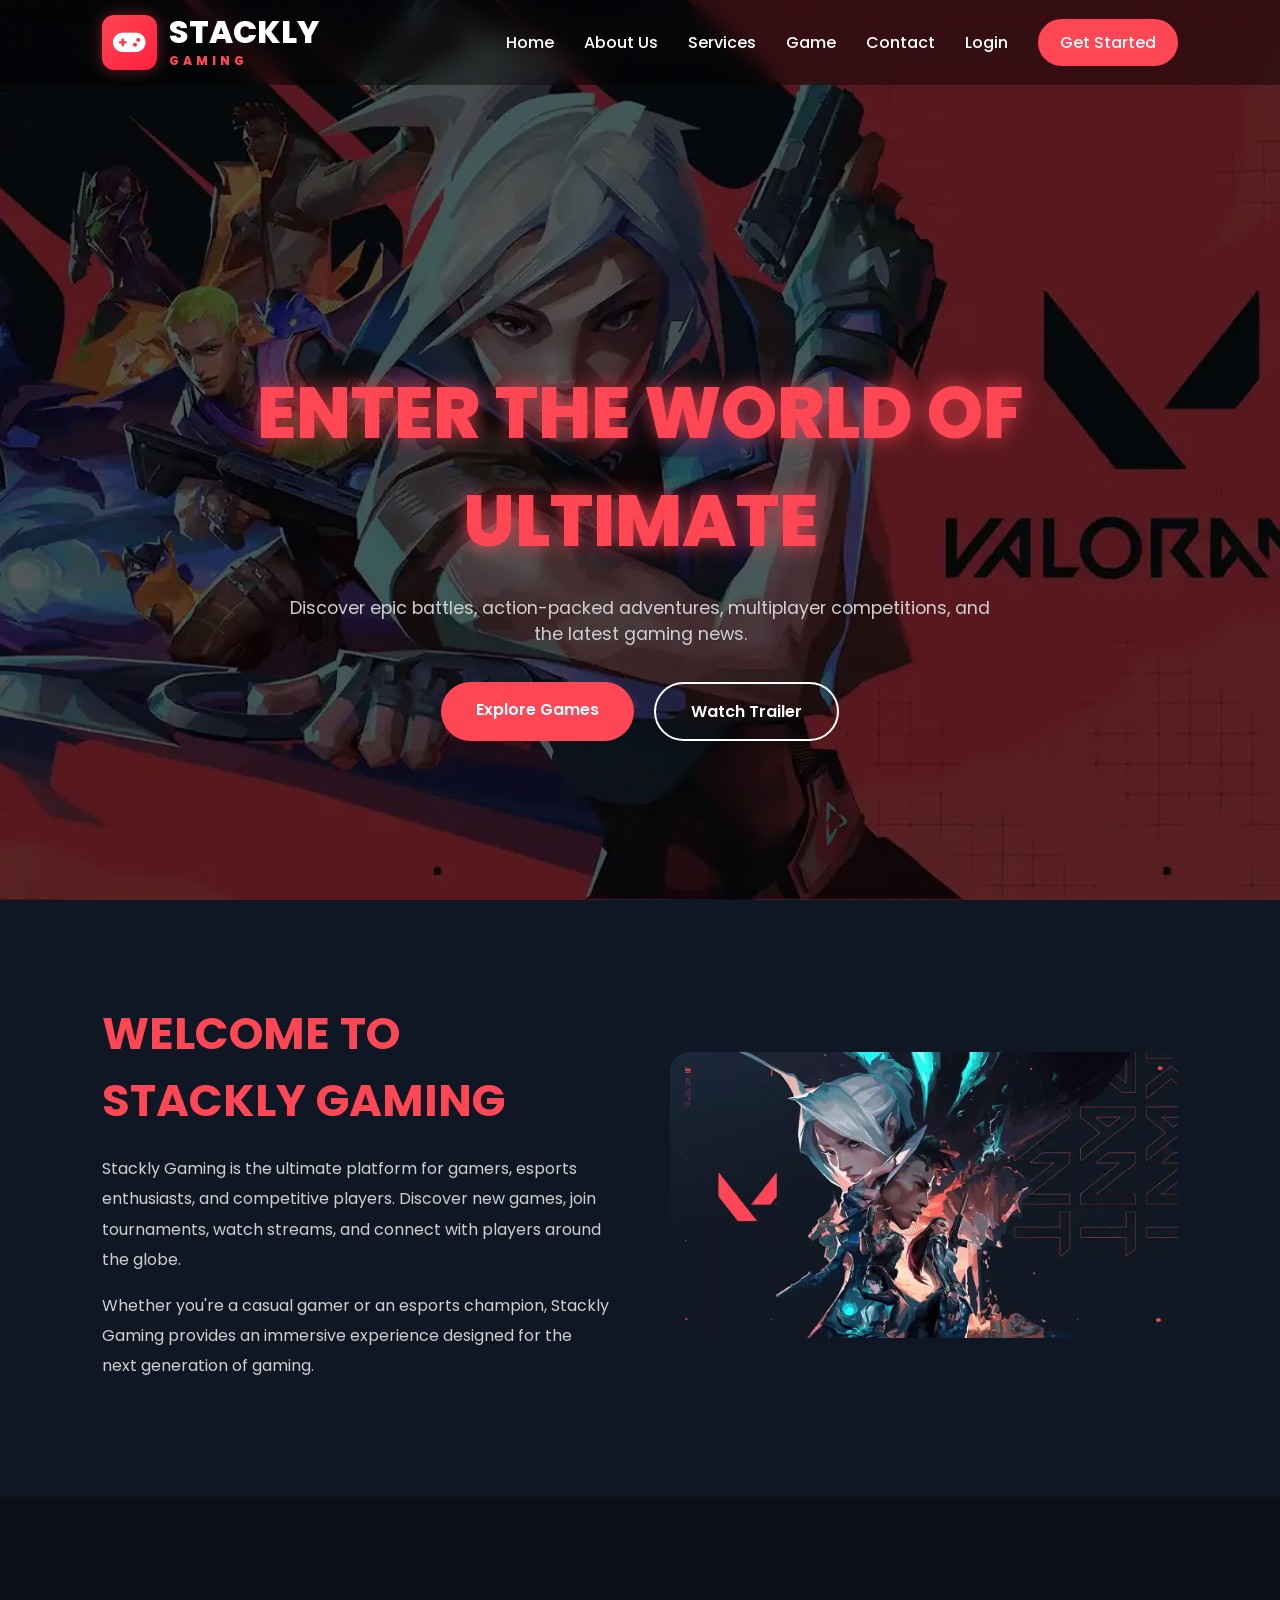
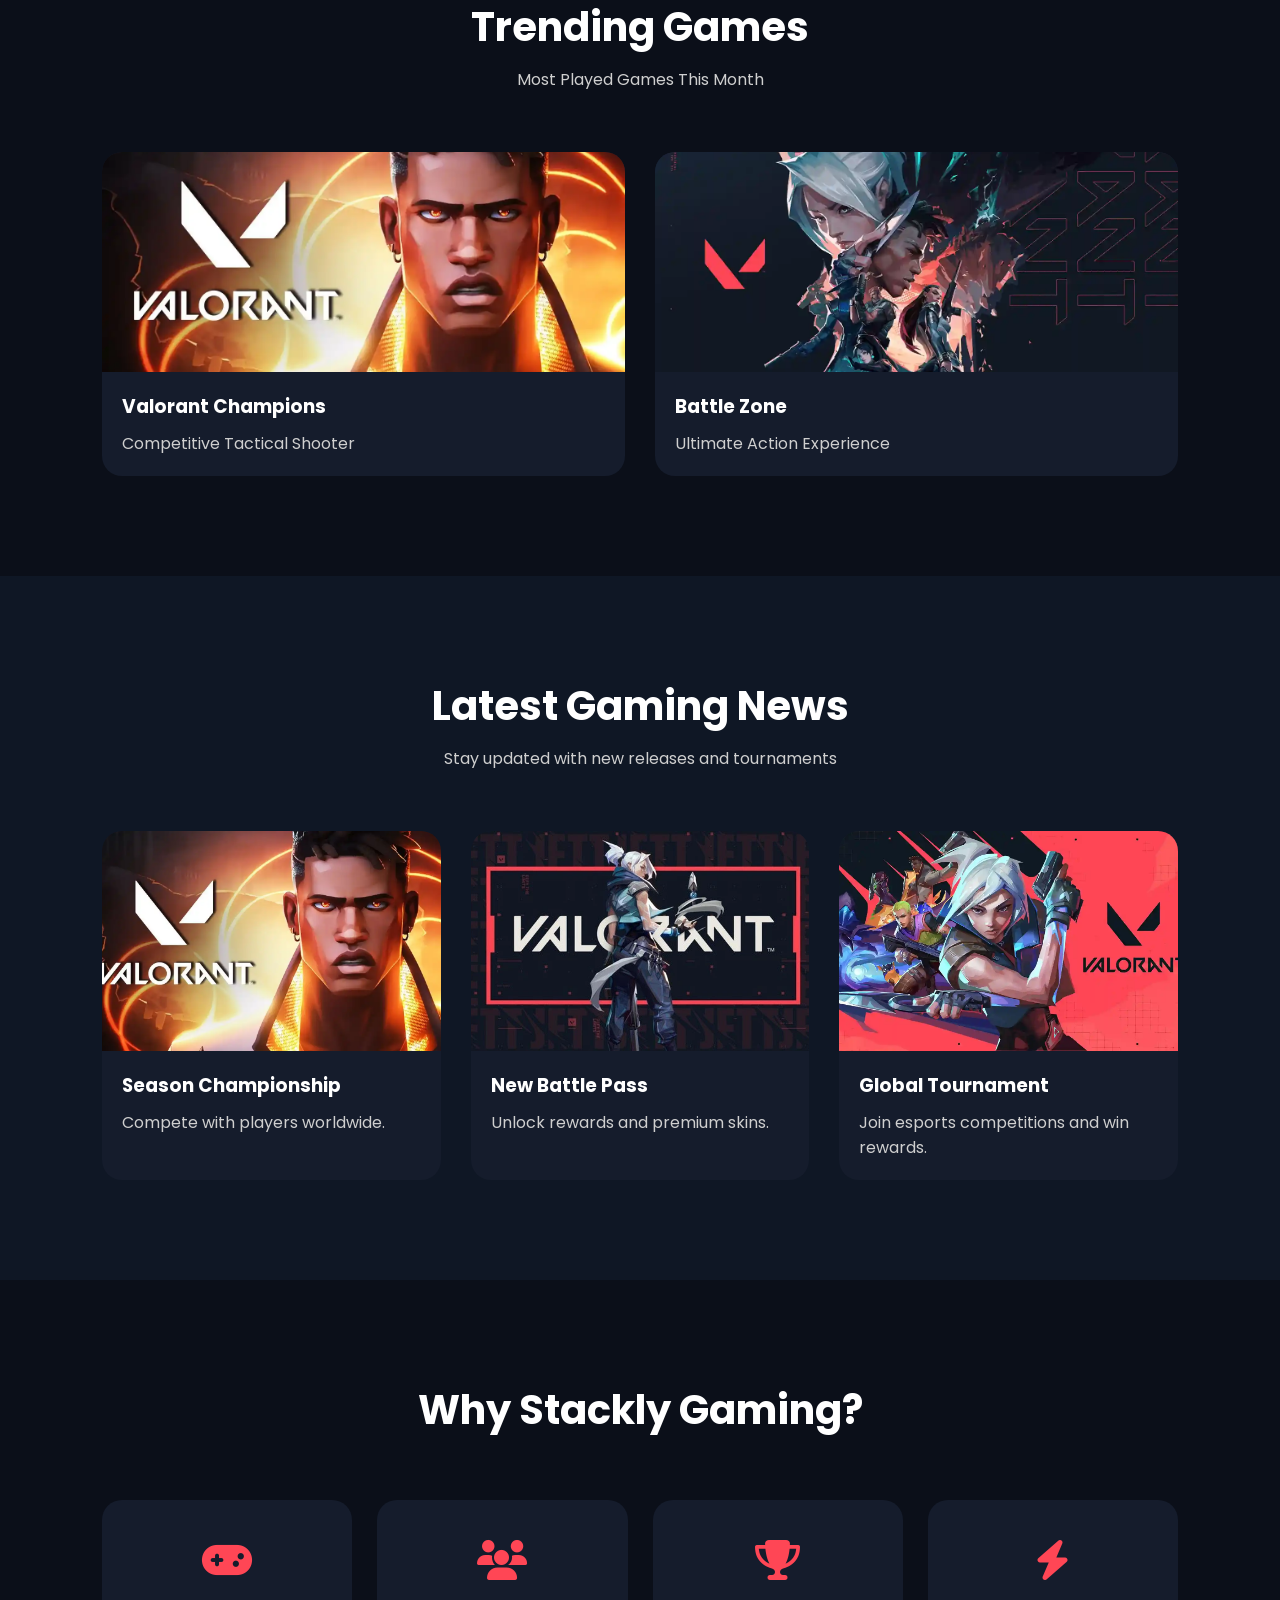
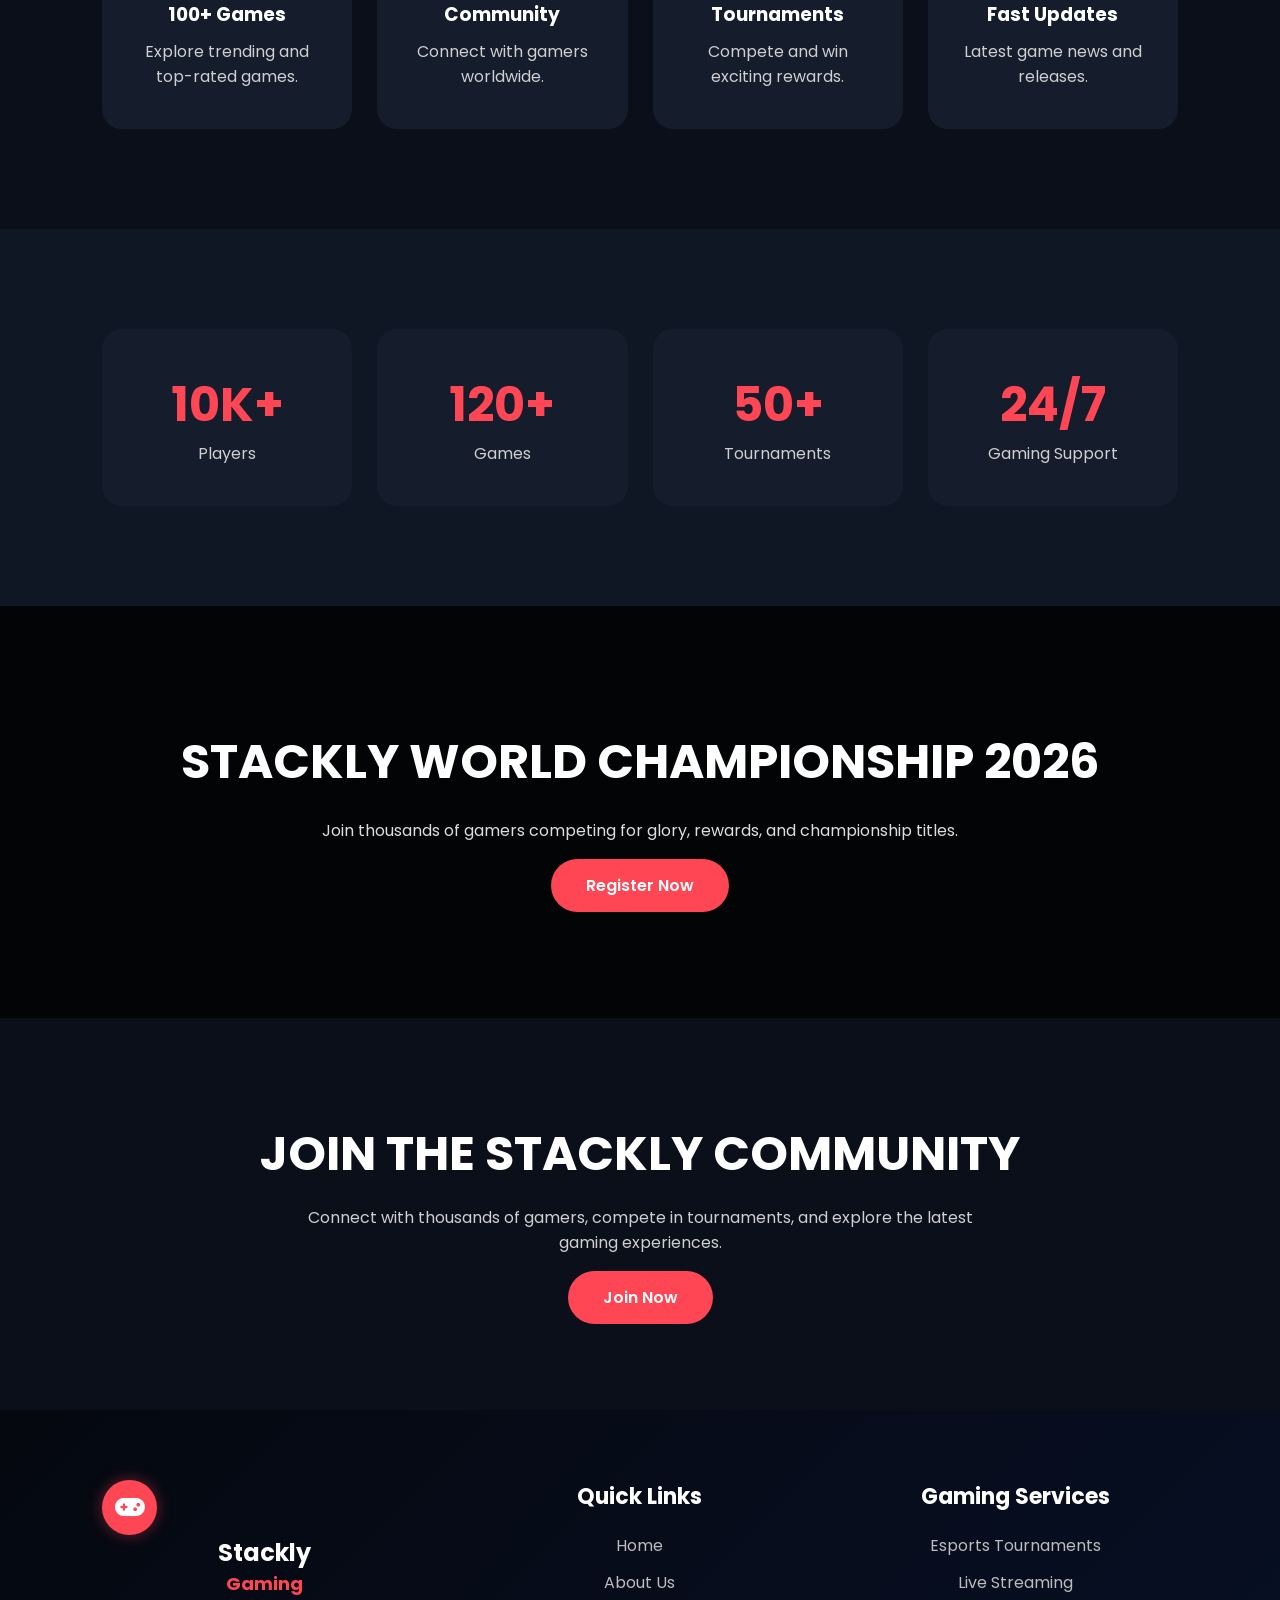
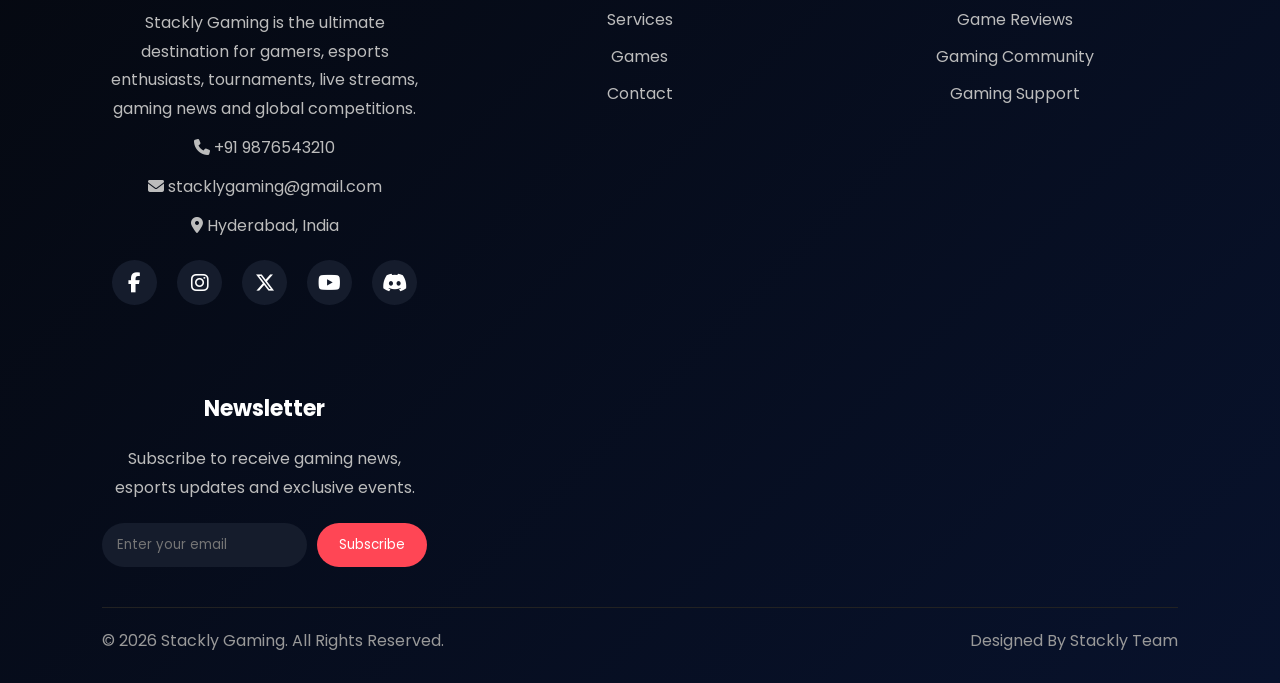
==== commit 13fe4c1b: "hi" ====
--- a/index.html
+++ b/index.html
@@ -22,7 +22,7 @@
     <header>
         <nav class="navbar">
  
- <div class="logo">
+        <a href="index.html" class="logo">
 
     <div class="logo-icon">
         <i class="fas fa-gamepad"></i>
@@ -33,7 +33,7 @@
         <span>GAMING</span>
     </div>
 
-</div>
+</a>
 
             <ul class="nav-links" id="navLinks">
                 <li><a href="#home">Home</a></li>
@@ -61,15 +61,15 @@
         <div class="slider">
 
             <div class="slide active"
-                style="background-image:url('https://xboxwire.thesourcemediaassets.com/sites/2/2024/08/Val-Console-Launch-Hero-1080-__-GAME-STORES-80b474d3ff38615edd0a.jpg');">
+                style="background-image:url('./images/gaming\ project\ img1_11zon.webp');">
             </div>
 
             <div class="slide"
-                style="background-image:url('https://gaming-cdn.com/images/products/6568/616x353/valorant-pc-game-epic-games-cover.jpg?v=1747212191');">
+                style="background-image:url('./images/gam\ img2_11zon.webp');">
             </div>
 
             <div class="slide"
-                style="background-image:url('https://i.ytimg.com/vi/lWr6dhTcu-E/maxresdefault.jpg');">
+                style="background-image:url('./images/gam\ img3_11zon\ \(1\).webp');">
             </div>
 
         </div>
@@ -128,7 +128,7 @@
 
         <div class="about-image">
 
-            <img src="https://cdn2.unrealengine.com/valorant-feed-1920x1080-189263292.jpg"
+            <img src="./images/img4_11zon.webp "
                 alt="Gaming">
 
         </div>
@@ -148,7 +148,7 @@
         <div class="game-grid">
 
             <div class="game-card">
-                <img src="https://store-images.s-microsoft.com/image/apps.30629.13663857844271189.b32c4f65-f512-4701-842b-0957f5160e01.19770778-067a-4df4-ac68-6bcdcff20c21">
+                <img src="./images/gam img3_11zon (1).webp">
                 <div class="game-info">
                     <h3>Valorant Champions</h3>
                     <p>Competitive Tactical Shooter</p>
@@ -156,7 +156,7 @@
             </div>
 
             <div class="game-card">
-                <img src="https://cdn2.unrealengine.com/valorant-feed-1920x1080-189263292.jpg">
+                <img src="./images/img4_11zon.webp">
                 <div class="game-info">
                     <h3>Battle Zone</h3>
                     <p>Ultimate Action Experience</p>
@@ -187,7 +187,7 @@
 
             <div class="game-card">
 
-                <img src="https://i.ytimg.com/vi/lWr6dhTcu-E/maxresdefault.jpg">
+                <img src="./images/gam img3_11zon (1).webp">
 
                 <div class="game-info">
                     <h3>Season Championship</h3>
@@ -198,7 +198,7 @@
 
             <div class="game-card">
 
-                <img src="https://gaming-cdn.com/images/products/6568/616x353/valorant-pc-game-epic-games-cover.jpg?v=1747212191">
+                <img src="./images/gam img2_11zon.webp">
 
                 <div class="game-info">
                     <h3>New Battle Pass</h3>
@@ -209,7 +209,7 @@
 
             <div class="game-card">
 
-                <img src="https://xboxwire.thesourcemediaassets.com/sites/2/2024/08/Val-Console-Launch-Hero-1080-__-GAME-STORES-80b474d3ff38615edd0a.jpg">
+                <img src="./images/gaming project img1_11zon.webp">
 
                 <div class="game-info">
                     <h3>Global Tournament</h3>
--- a/css/style.css
+++ b/css/style.css
@@ -901,4 +901,23 @@
     .newsletter button{
         width:100%;
     }
+}
+.logo{
+    display:flex;
+    align-items:center;
+    gap:12px;
+    text-decoration:none;
+    cursor:pointer;
+}
+
+.logo h2{
+    color:white;
+}
+
+.logo span{
+    color:#ff4655;
+}
+
+.logo:hover{
+    opacity:.9;
 }
